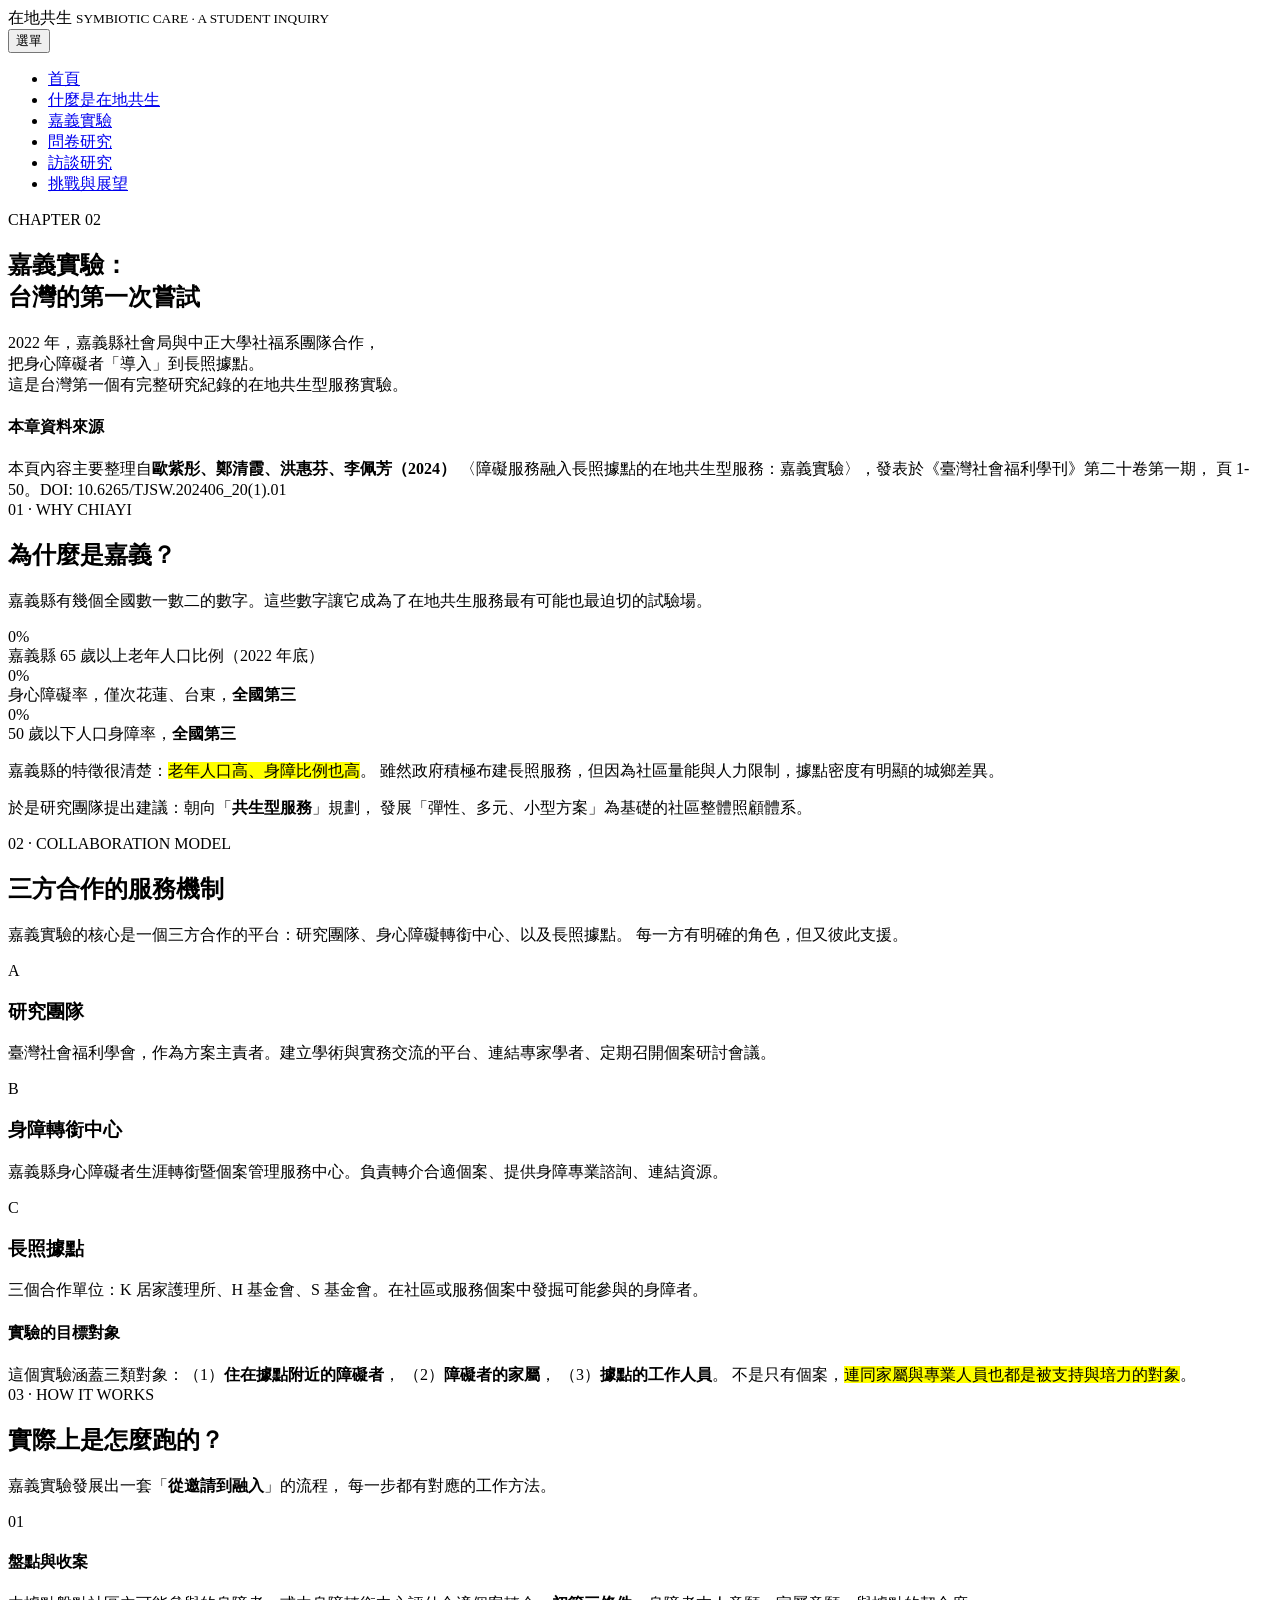
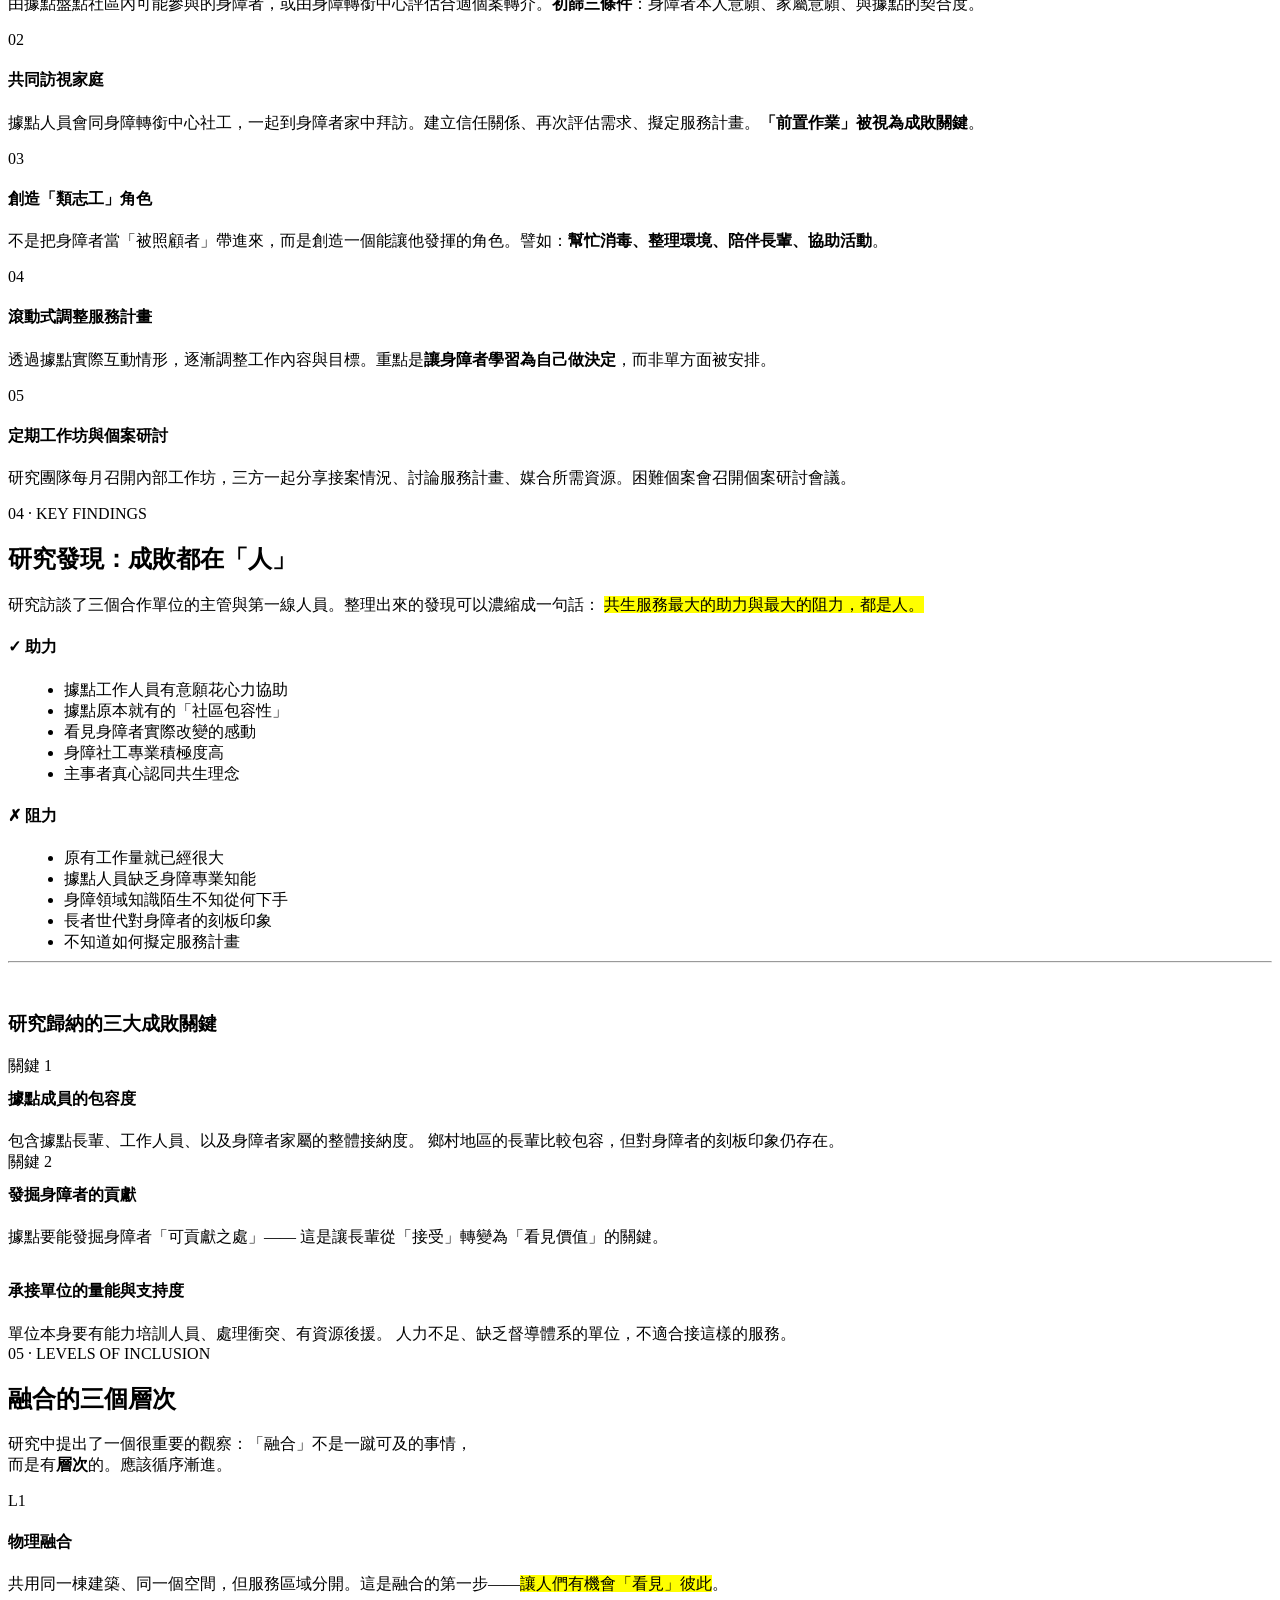
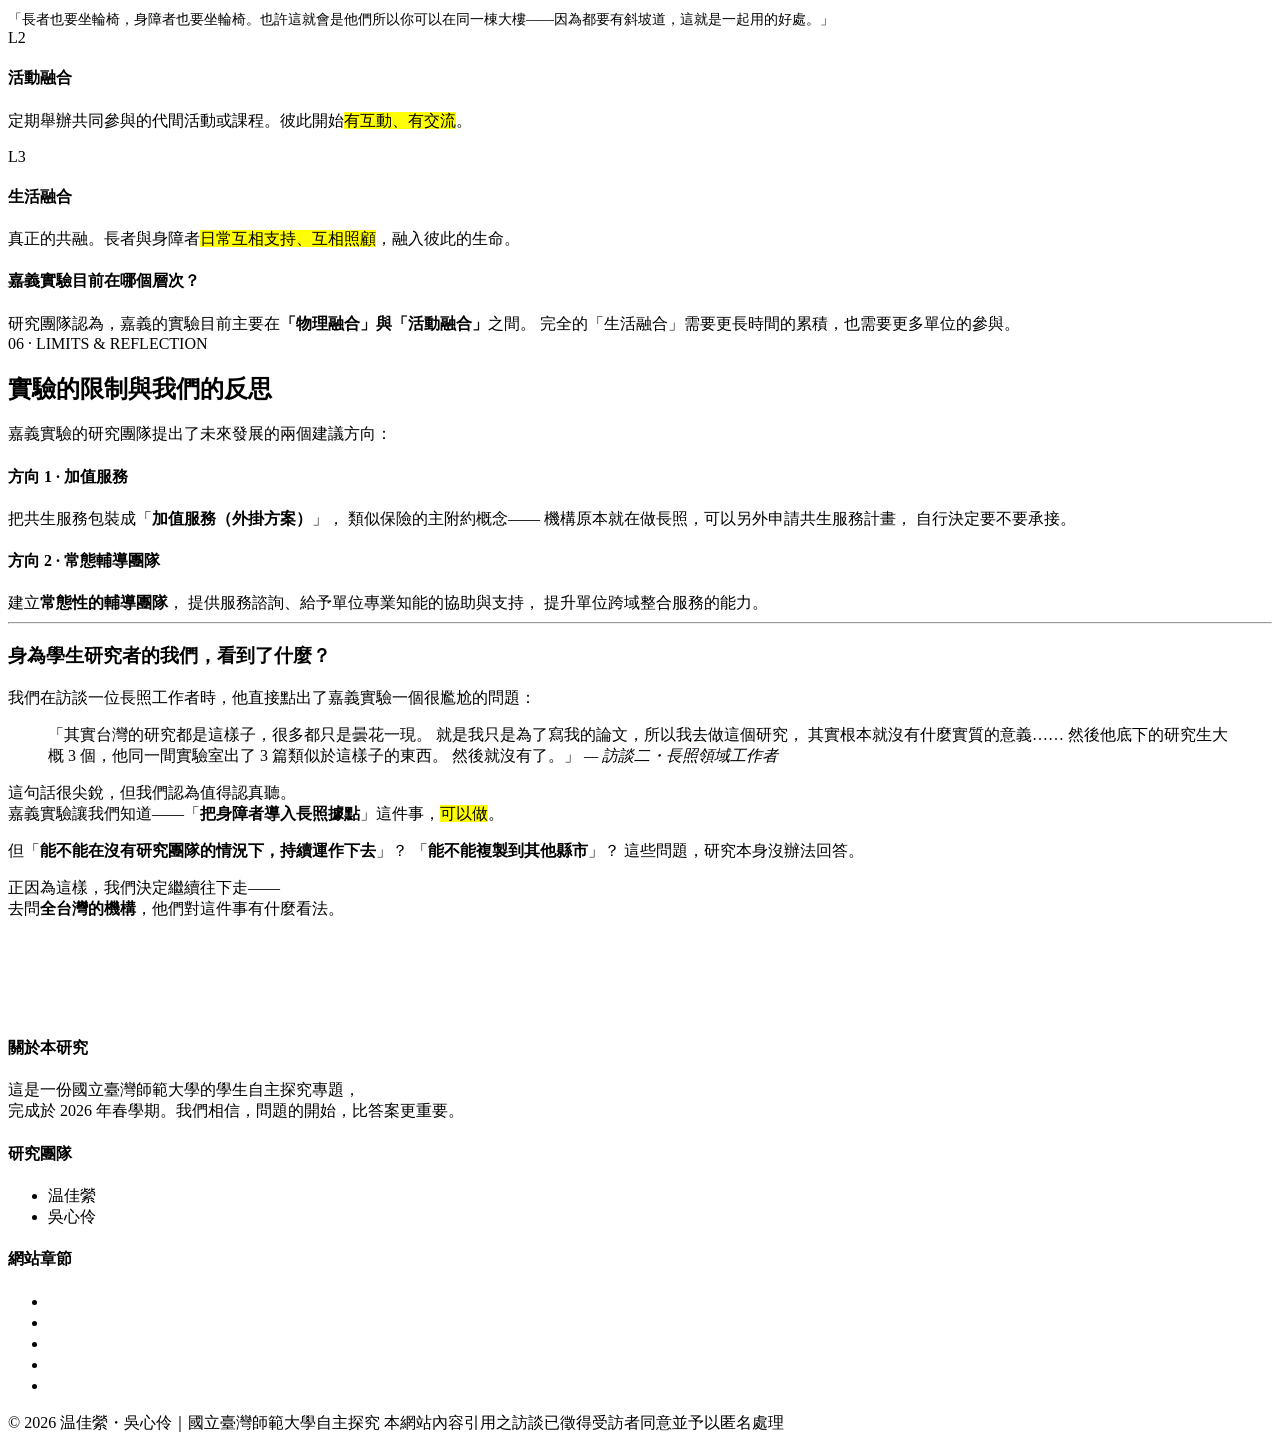
==== chiayi.html @ d2e7a670 "Add files via upload" ====
<!DOCTYPE html>
<html lang="zh-Hant">
<head>
<meta charset="UTF-8" />
<meta name="viewport" content="width=device-width, initial-scale=1.0" />
<title>嘉義實驗｜台灣第一次嘗試｜在地共生型服務研究</title>
<meta name="description" content="2022 年嘉義縣將身心障礙服務融入長照據點的實驗紀錄。執行流程、助力阻力、收穫與限制。" />
<link rel="preconnect" href="https://fonts.googleapis.com">
<link rel="preconnect" href="https://fonts.gstatic.com" crossorigin>
<link href="https://fonts.googleapis.com/css2?family=Cormorant+Garamond:wght@400;500;600&family=Noto+Sans+TC:wght@400;500;600;700&family=Noto+Serif+TC:wght@400;500;600;700&display=swap" rel="stylesheet">
<link rel="stylesheet" href="css/style.css">
</head>
<body>

<!-- 導覽列 -->
<nav class="nav">
  <div class="nav-inner">
    <div class="nav-brand">
      在地共生
      <small>SYMBIOTIC CARE · A STUDENT INQUIRY</small>
    </div>
    <button class="nav-toggle">選單</button>
    <ul class="nav-links">
      <li><a href="index.html">首頁</a></li>
      <li><a href="concept.html">什麼是在地共生</a></li>
      <li><a href="chiayi.html">嘉義實驗</a></li>
      <li><a href="survey.html">問卷研究</a></li>
      <li><a href="interview.html">訪談研究</a></li>
      <li><a href="future.html">挑戰與展望</a></li>
    </ul>
  </div>
</nav>

<!-- Hero -->
<section class="hero">
  <div class="container">
    <div class="hero-eyebrow fade-in">CHAPTER 02</div>
    <h1 class="fade-in delay-1">嘉義實驗：<br>台灣的第一次嘗試</h1>
    <p class="hero-sub fade-in delay-2">
      2022 年，嘉義縣社會局與中正大學社福系團隊合作，<br>
      把身心障礙者「導入」到長照據點。<br>
      這是台灣第一個有完整研究紀錄的在地共生型服務實驗。
    </p>
  </div>
</section>

<!-- 來源說明 -->
<section class="section" style="padding-top:0;">
  <div class="container-narrow">
    <div class="callout reveal">
      <h4>本章資料來源</h4>
      <p style="margin-bottom:0;">
        本頁內容主要整理自<strong>歐紫彤、鄭清霞、洪惠芬、李佩芳（2024）</strong>
        〈障礙服務融入長照據點的在地共生型服務：嘉義實驗〉，發表於《臺灣社會福利學刊》第二十卷第一期，
        頁 1-50。DOI: 10.6265/TJSW.202406_20(1).01
      </p>
    </div>
  </div>
</section>

<!-- 背景 -->
<section class="section">
  <div class="container-narrow">
    <div class="reveal">
      <div class="section-eyebrow">01 · WHY CHIAYI</div>
      <h2>為什麼是嘉義？</h2>
      <p class="lead">
        嘉義縣有幾個全國數一數二的數字。這些數字讓它成為了在地共生服務最有可能也最迫切的試驗場。
      </p>

      <div class="stats-grid">
        <div class="stat-block">
          <span class="num" data-count="21.69">0</span><span class="unit">%</span>
          <div class="desc">嘉義縣 65 歲以上老年人口比例（2022 年底）</div>
        </div>
        <div class="stat-block">
          <span class="num" data-count="7.72">0</span><span class="unit">%</span>
          <div class="desc">身心障礙率，僅次花蓮、台東，<strong>全國第三</strong></div>
        </div>
        <div class="stat-block">
          <span class="num" data-count="3.09">0</span><span class="unit">%</span>
          <div class="desc">50 歲以下人口身障率，<strong>全國第三</strong></div>
        </div>
      </div>

      <p>
        嘉義縣的特徵很清楚：<mark>老年人口高、身障比例也高</mark>。
        雖然政府積極布建長照服務，但因為社區量能與人力限制，據點密度有明顯的城鄉差異。
      </p>

      <p>
        於是研究團隊提出建議：朝向「<strong>共生型服務</strong>」規劃，
        發展「彈性、多元、小型方案」為基礎的社區整體照顧體系。
      </p>
    </div>
  </div>
</section>

<!-- 02 三方合作 -->
<section class="section" id="model" style="background:var(--bg-alt);">
  <div class="container-narrow">
    <div class="reveal">
      <div class="section-eyebrow">02 · COLLABORATION MODEL</div>
      <h2>三方合作的服務機制</h2>
      <p class="lead">
        嘉義實驗的核心是一個三方合作的平台：研究團隊、身心障礙轉銜中心、以及長照據點。
        每一方有明確的角色，但又彼此支援。
      </p>

      <div class="card-grid">
        <div class="card">
          <div class="icon-circle">A</div>
          <h3>研究團隊</h3>
          <p>臺灣社會福利學會，作為方案主責者。建立學術與實務交流的平台、連結專家學者、定期召開個案研討會議。</p>
        </div>
        <div class="card">
          <div class="icon-circle accent">B</div>
          <h3>身障轉銜中心</h3>
          <p>嘉義縣身心障礙者生涯轉銜暨個案管理服務中心。負責轉介合適個案、提供身障專業諮詢、連結資源。</p>
        </div>
        <div class="card">
          <div class="icon-circle">C</div>
          <h3>長照據點</h3>
          <p>三個合作單位：K 居家護理所、H 基金會、S 基金會。在社區或服務個案中發掘可能參與的身障者。</p>
        </div>
      </div>

      <div class="callout">
        <h4>實驗的目標對象</h4>
        <p style="margin-bottom:0;">
          這個實驗涵蓋三類對象：（1）<strong>住在據點附近的障礙者</strong>，
          （2）<strong>障礙者的家屬</strong>，
          （3）<strong>據點的工作人員</strong>。
          不是只有個案，<mark>連同家屬與專業人員也都是被支持與培力的對象</mark>。
        </p>
      </div>
    </div>
  </div>
</section>

<!-- 03 執行流程 -->
<section class="section" id="process">
  <div class="container-narrow">
    <div class="reveal">
      <div class="section-eyebrow">03 · HOW IT WORKS</div>
      <h2>實際上是怎麼跑的？</h2>
      <p>
        嘉義實驗發展出一套「<strong>從邀請到融入</strong>」的流程，
        每一步都有對應的工作方法。
      </p>

      <div class="steps">
        <div class="step reveal">
          <div class="step-num">01</div>
          <div>
            <h4>盤點與收案</h4>
            <p>由據點盤點社區內可能參與的身障者，或由身障轉銜中心評估合適個案轉介。<strong>初篩三條件</strong>：身障者本人意願、家屬意願、與據點的契合度。</p>
          </div>
        </div>

        <div class="step reveal">
          <div class="step-num">02</div>
          <div>
            <h4>共同訪視家庭</h4>
            <p>據點人員會同身障轉銜中心社工，一起到身障者家中拜訪。建立信任關係、再次評估需求、擬定服務計畫。<strong>「前置作業」被視為成敗關鍵</strong>。</p>
          </div>
        </div>

        <div class="step reveal">
          <div class="step-num">03</div>
          <div>
            <h4>創造「類志工」角色</h4>
            <p>不是把身障者當「被照顧者」帶進來，而是創造一個能讓他發揮的角色。譬如：<strong>幫忙消毒、整理環境、陪伴長輩、協助活動</strong>。</p>
          </div>
        </div>

        <div class="step reveal">
          <div class="step-num">04</div>
          <div>
            <h4>滾動式調整服務計畫</h4>
            <p>透過據點實際互動情形，逐漸調整工作內容與目標。重點是<strong>讓身障者學習為自己做決定</strong>，而非單方面被安排。</p>
          </div>
        </div>

        <div class="step reveal">
          <div class="step-num">05</div>
          <div>
            <h4>定期工作坊與個案研討</h4>
            <p>研究團隊每月召開內部工作坊，三方一起分享接案情況、討論服務計畫、媒合所需資源。困難個案會召開個案研討會議。</p>
          </div>
        </div>
      </div>
    </div>
  </div>
</section>

<!-- 04 助力與阻力 -->
<section class="section" id="findings" style="background:var(--bg-alt);">
  <div class="container-narrow">
    <div class="reveal">
      <div class="section-eyebrow">04 · KEY FINDINGS</div>
      <h2>研究發現：成敗都在「人」</h2>

      <p class="lead">
        研究訪談了三個合作單位的主管與第一線人員。整理出來的發現可以濃縮成一句話：
        <mark>共生服務最大的助力與最大的阻力，都是人。</mark>
      </p>

      <div class="compare">
        <div>
          <h4 style="color:var(--primary);">✓ 助力</h4>
          <ul style="margin:0 0 0 16px;">
            <li>據點工作人員有意願花心力協助</li>
            <li>據點原本就有的「社區包容性」</li>
            <li>看見身障者實際改變的感動</li>
            <li>身障社工專業積極度高</li>
            <li>主事者真心認同共生理念</li>
          </ul>
        </div>
        <div>
          <h4 style="color:var(--accent);">✗ 阻力</h4>
          <ul style="margin:0 0 0 16px;">
            <li>原有工作量就已經很大</li>
            <li>據點人員缺乏身障專業知能</li>
            <li>身障領域知識陌生不知從何下手</li>
            <li>長者世代對身障者的刻板印象</li>
            <li>不知道如何擬定服務計畫</li>
          </ul>
        </div>
      </div>
    </div>

    <hr class="divider ornament">

    <!-- 三大成敗關鍵 -->
    <div class="reveal" style="margin-top:48px;">
      <h3>研究歸納的三大成敗關鍵</h3>

      <div class="card-grid">
        <div class="card">
          <span class="tag primary">關鍵 1</span>
          <h4 style="margin-top:12px;">據點成員的包容度</h4>
          <p style="margin-bottom:0;">
            包含據點長輩、工作人員、以及身障者家屬的整體接納度。
            鄉村地區的長輩比較包容，但對身障者的刻板印象仍存在。
          </p>
        </div>

        <div class="card">
          <span class="tag accent">關鍵 2</span>
          <h4 style="margin-top:12px;">發掘身障者的貢獻</h4>
          <p style="margin-bottom:0;">
            據點要能發掘身障者「可貢獻之處」——
            這是讓長輩從「接受」轉變為「看見價值」的關鍵。
          </p>
        </div>

        <div class="card">
          <span class="tag" style="background:var(--indigo);color:#fff;">關鍵 3</span>
          <h4 style="margin-top:12px;">承接單位的量能與支持度</h4>
          <p style="margin-bottom:0;">
            單位本身要有能力培訓人員、處理衝突、有資源後援。
            人力不足、缺乏督導體系的單位，不適合接這樣的服務。
          </p>
        </div>
      </div>
    </div>
  </div>
</section>

<!-- 05 共融三層次 -->
<section class="section">
  <div class="container-narrow">
    <div class="reveal">
      <div class="section-eyebrow">05 · LEVELS OF INCLUSION</div>
      <h2>融合的三個層次</h2>
      <p class="lead">
        研究中提出了一個很重要的觀察：「融合」不是一蹴可及的事情，<br>
        而是有<strong>層次</strong>的。應該循序漸進。
      </p>

      <div class="steps">
        <div class="step reveal">
          <div class="step-num">L1</div>
          <div>
            <h4>物理融合</h4>
            <p>共用同一棟建築、同一個空間，但服務區域分開。這是融合的第一步——<mark>讓人們有機會「看見」彼此</mark>。</p>
            <p style="font-size:14px;color:var(--ink-light);margin-bottom:0;">
              「長者也要坐輪椅，身障者也要坐輪椅。也許這就會是他們所以你可以在同一棟大樓——因為都要有斜坡道，這就是一起用的好處。」
            </p>
          </div>
        </div>

        <div class="step reveal">
          <div class="step-num">L2</div>
          <div>
            <h4>活動融合</h4>
            <p>定期舉辦共同參與的代間活動或課程。彼此開始<mark>有互動、有交流</mark>。</p>
          </div>
        </div>

        <div class="step reveal">
          <div class="step-num">L3</div>
          <div>
            <h4>生活融合</h4>
            <p>真正的共融。長者與身障者<mark>日常互相支持、互相照顧</mark>，融入彼此的生命。</p>
          </div>
        </div>
      </div>

      <div class="callout">
        <h4>嘉義實驗目前在哪個層次？</h4>
        <p style="margin-bottom:0;">
          研究團隊認為，嘉義的實驗目前主要在<strong>「物理融合」與「活動融合」</strong>之間。
          完全的「生活融合」需要更長時間的累積，也需要更多單位的參與。
        </p>
      </div>
    </div>
  </div>
</section>

<!-- 06 限制與反思 -->
<section class="section" id="limits" style="background:var(--bg-alt);">
  <div class="container-narrow">
    <div class="reveal">
      <div class="section-eyebrow">06 · LIMITS & REFLECTION</div>
      <h2>實驗的限制與我們的反思</h2>

      <p class="lead">
        嘉義實驗的研究團隊提出了未來發展的兩個建議方向：
      </p>

      <div class="two-col">
        <div class="card">
          <h4>方向 1 · 加值服務</h4>
          <p style="margin-bottom:0;">
            把共生服務包裝成「<strong>加值服務（外掛方案）</strong>」，
            類似保險的主附約概念——
            機構原本就在做長照，可以另外申請共生服務計畫，
            自行決定要不要承接。
          </p>
        </div>
        <div class="card">
          <h4>方向 2 · 常態輔導團隊</h4>
          <p style="margin-bottom:0;">
            建立<strong>常態性的輔導團隊</strong>，
            提供服務諮詢、給予單位專業知能的協助與支持，
            提升單位跨域整合服務的能力。
          </p>
        </div>
      </div>

      <hr class="divider ornament">

      <h3>身為學生研究者的我們，看到了什麼？</h3>

      <p>
        我們在訪談一位長照工作者時，他直接點出了嘉義實驗一個很尷尬的問題：
      </p>

      <blockquote>
        「其實台灣的研究都是這樣子，很多都只是曇花一現。
        就是我只是為了寫我的論文，所以我去做這個研究，
        其實根本就沒有什麼實質的意義……
        然後他底下的研究生大概 3 個，他同一間實驗室出了 3 篇類似於這樣子的東西。
        然後就沒有了。」
        <cite>— 訪談二・長照領域工作者</cite>
      </blockquote>

      <p>
        這句話很尖銳，但我們認為值得認真聽。<br>
        嘉義實驗讓我們知道——「<strong>把身障者導入長照據點</strong>」這件事，<mark>可以做</mark>。
      </p>
      <p>
        但「<strong>能不能在沒有研究團隊的情況下，持續運作下去</strong>」？
        「<strong>能不能複製到其他縣市</strong>」？
        這些問題，研究本身沒辦法回答。
      </p>

      <p>
        正因為這樣，我們決定繼續往下走——<br>
        去問<strong>全台灣的機構</strong>，他們對這件事有什麼看法。
      </p>

      <p style="text-align:center;margin-top:48px;">
        <a href="survey.html" style="display:inline-block;padding:14px 32px;background:var(--primary);color:#fff;border-radius:4px;font-weight:600;">
          下一章：問卷研究 →
        </a>
      </p>
    </div>
  </div>
</section>

<!-- Footer -->
<footer class="footer">
  <div class="footer-inner">
    <div class="footer-grid">
      <div>
        <h4>關於本研究</h4>
        <p>
          這是一份國立臺灣師範大學的學生自主探究專題，<br>
          完成於 2026 年春學期。我們相信，問題的開始，比答案更重要。
        </p>
      </div>
      <div>
        <h4>研究團隊</h4>
        <ul>
          <li>温佳縈</li>
          <li>吳心伶</li>
        </ul>
      </div>
      <div>
        <h4>網站章節</h4>
        <ul>
          <li><a href="concept.html" style="color:rgba(255,255,255,0.7);">什麼是在地共生</a></li>
          <li><a href="chiayi.html" style="color:rgba(255,255,255,0.7);">嘉義實驗</a></li>
          <li><a href="survey.html" style="color:rgba(255,255,255,0.7);">問卷研究</a></li>
          <li><a href="interview.html" style="color:rgba(255,255,255,0.7);">訪談研究</a></li>
          <li><a href="future.html" style="color:rgba(255,255,255,0.7);">挑戰與展望</a></li>
        </ul>
      </div>
    </div>
    <div class="footer-bottom">
      <span>© 2026 温佳縈・吳心伶｜國立臺灣師範大學自主探究</span>
      <span>本網站內容引用之訪談已徵得受訪者同意並予以匿名處理</span>
    </div>
  </div>
</footer>

<script src="js/main.js"></script>
</body>
</html>
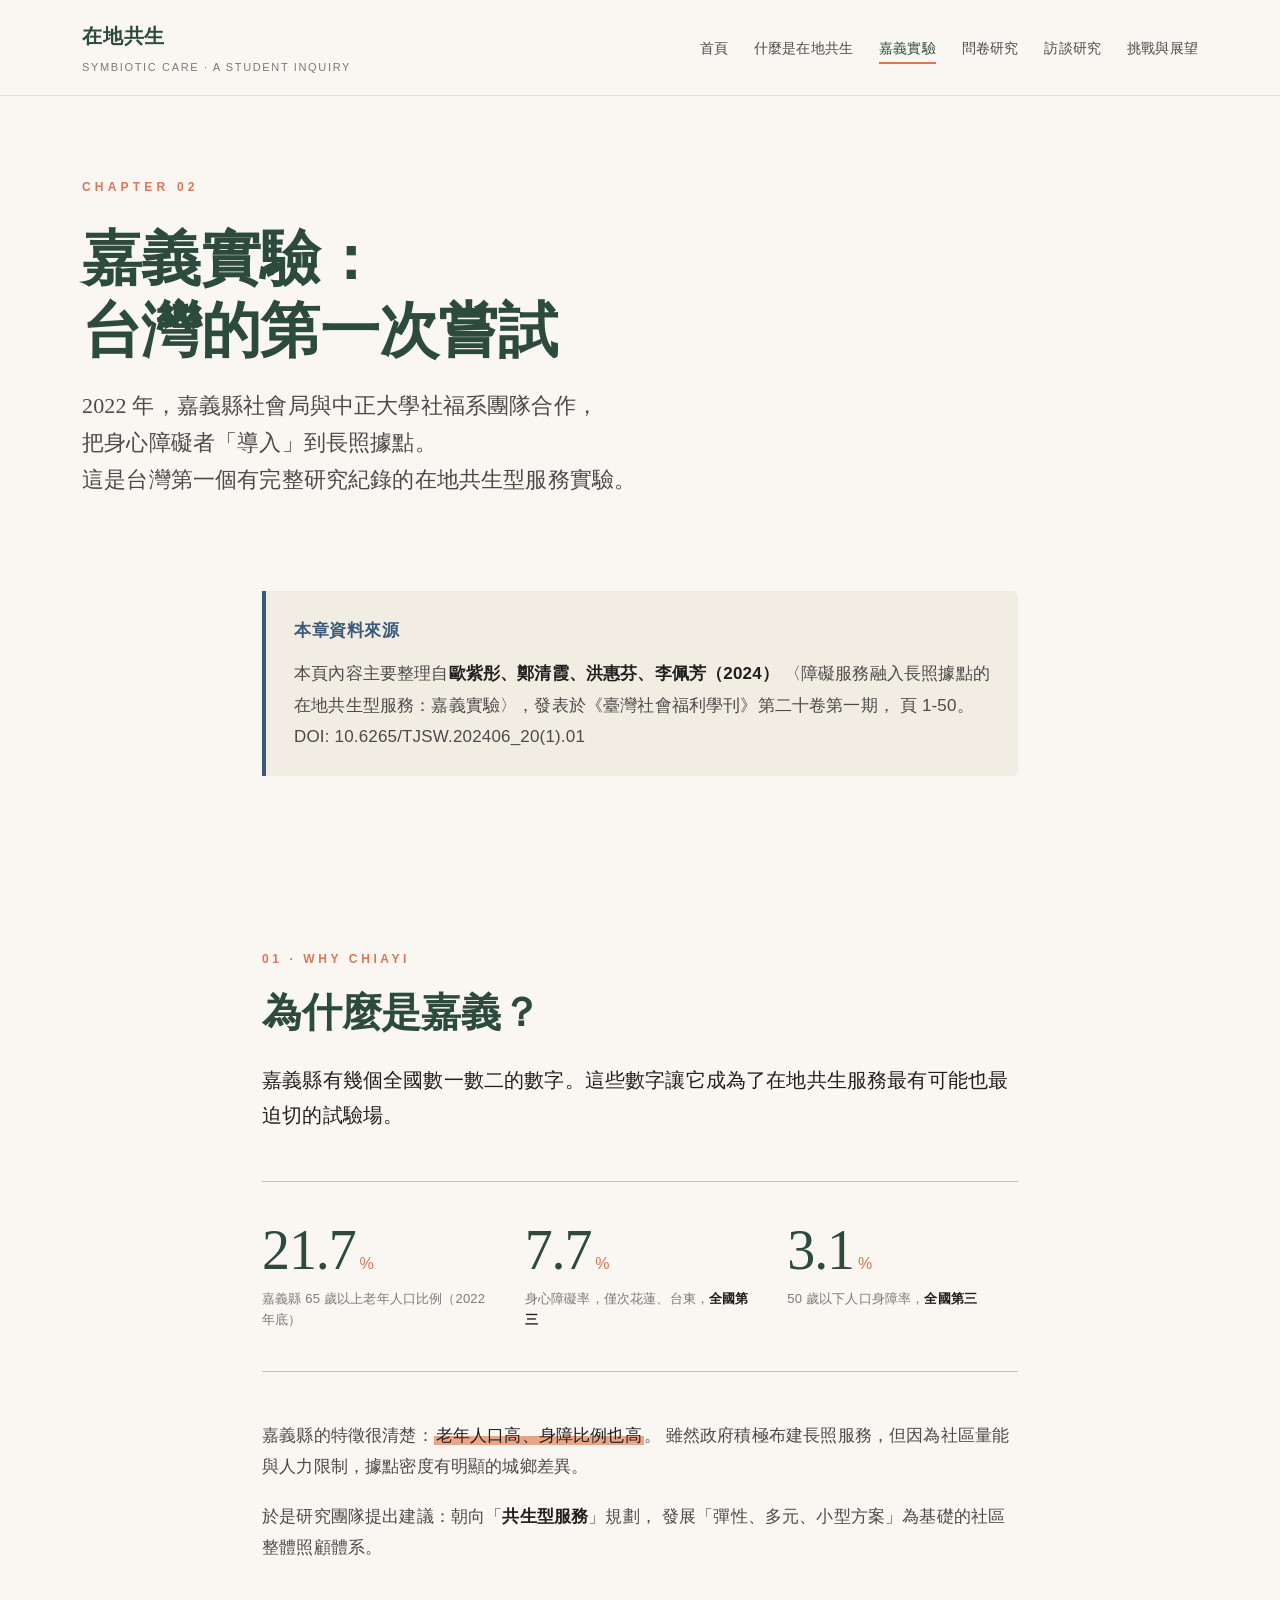
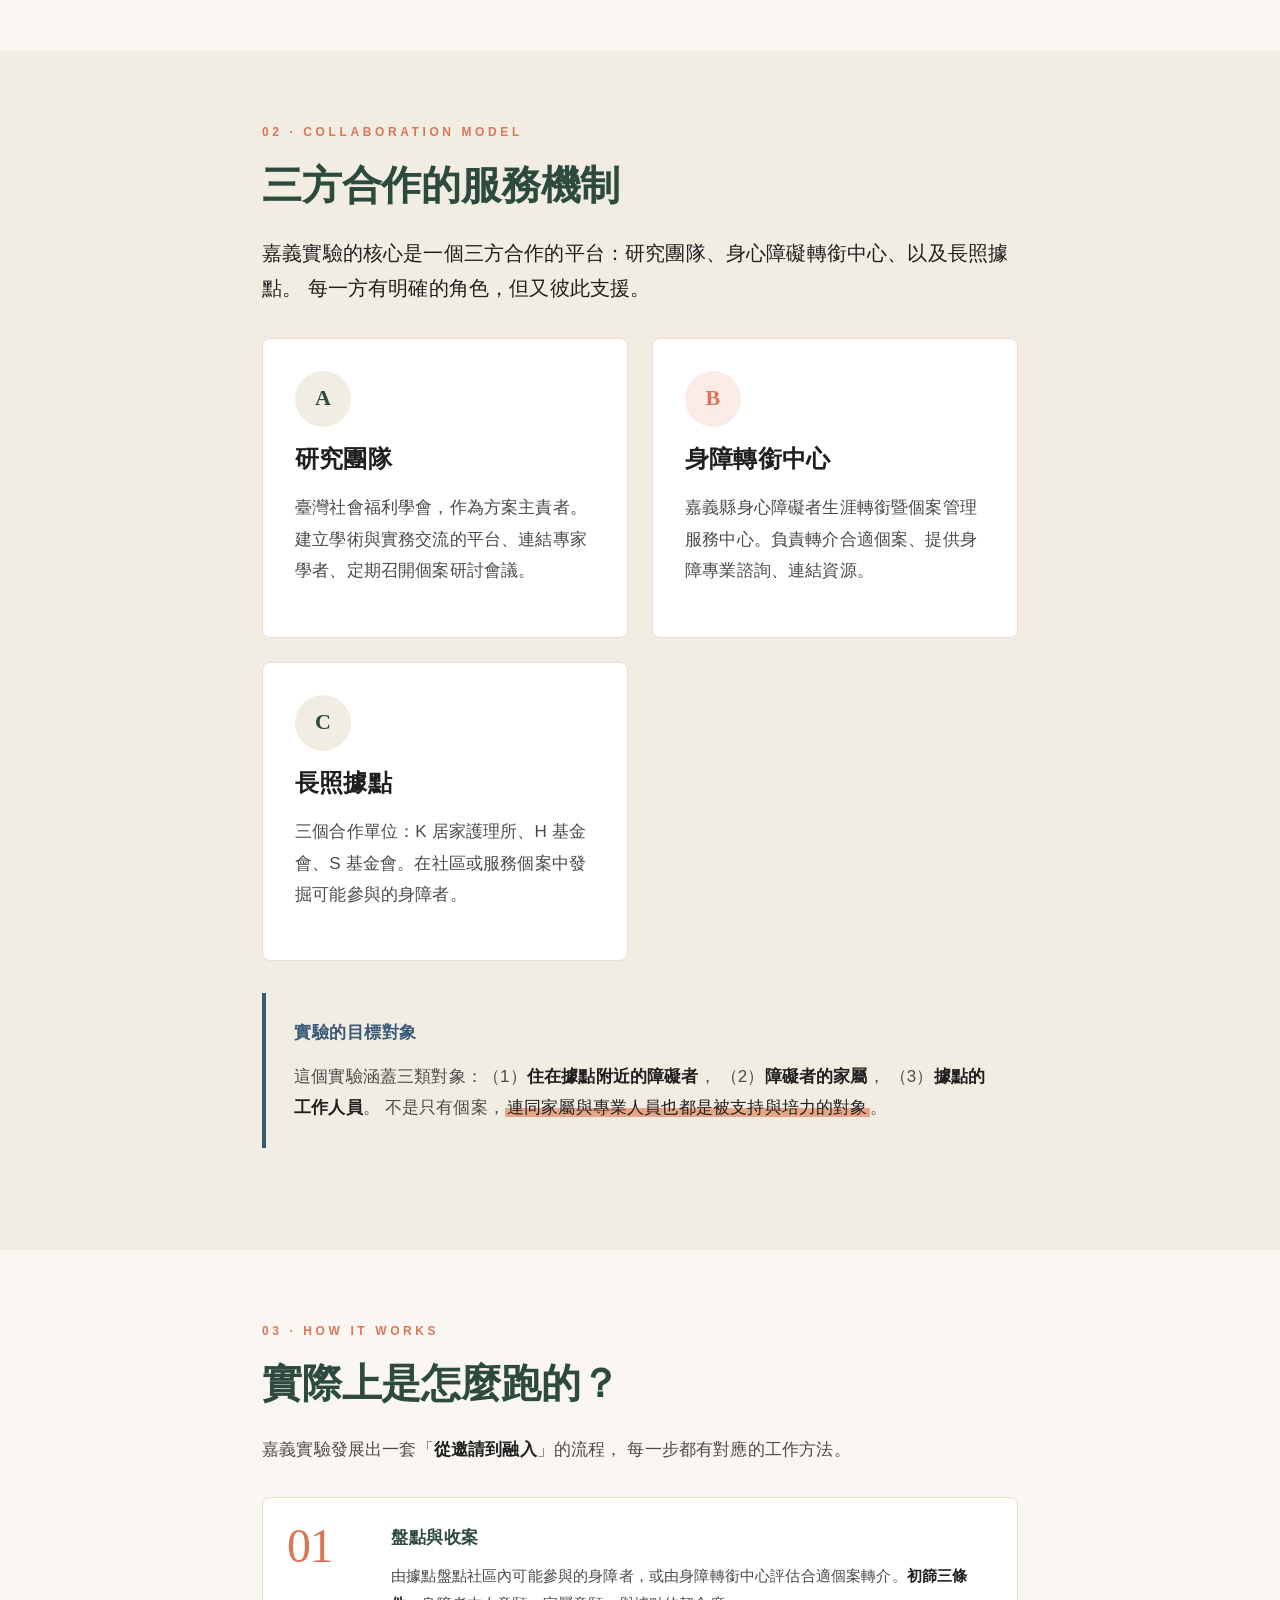
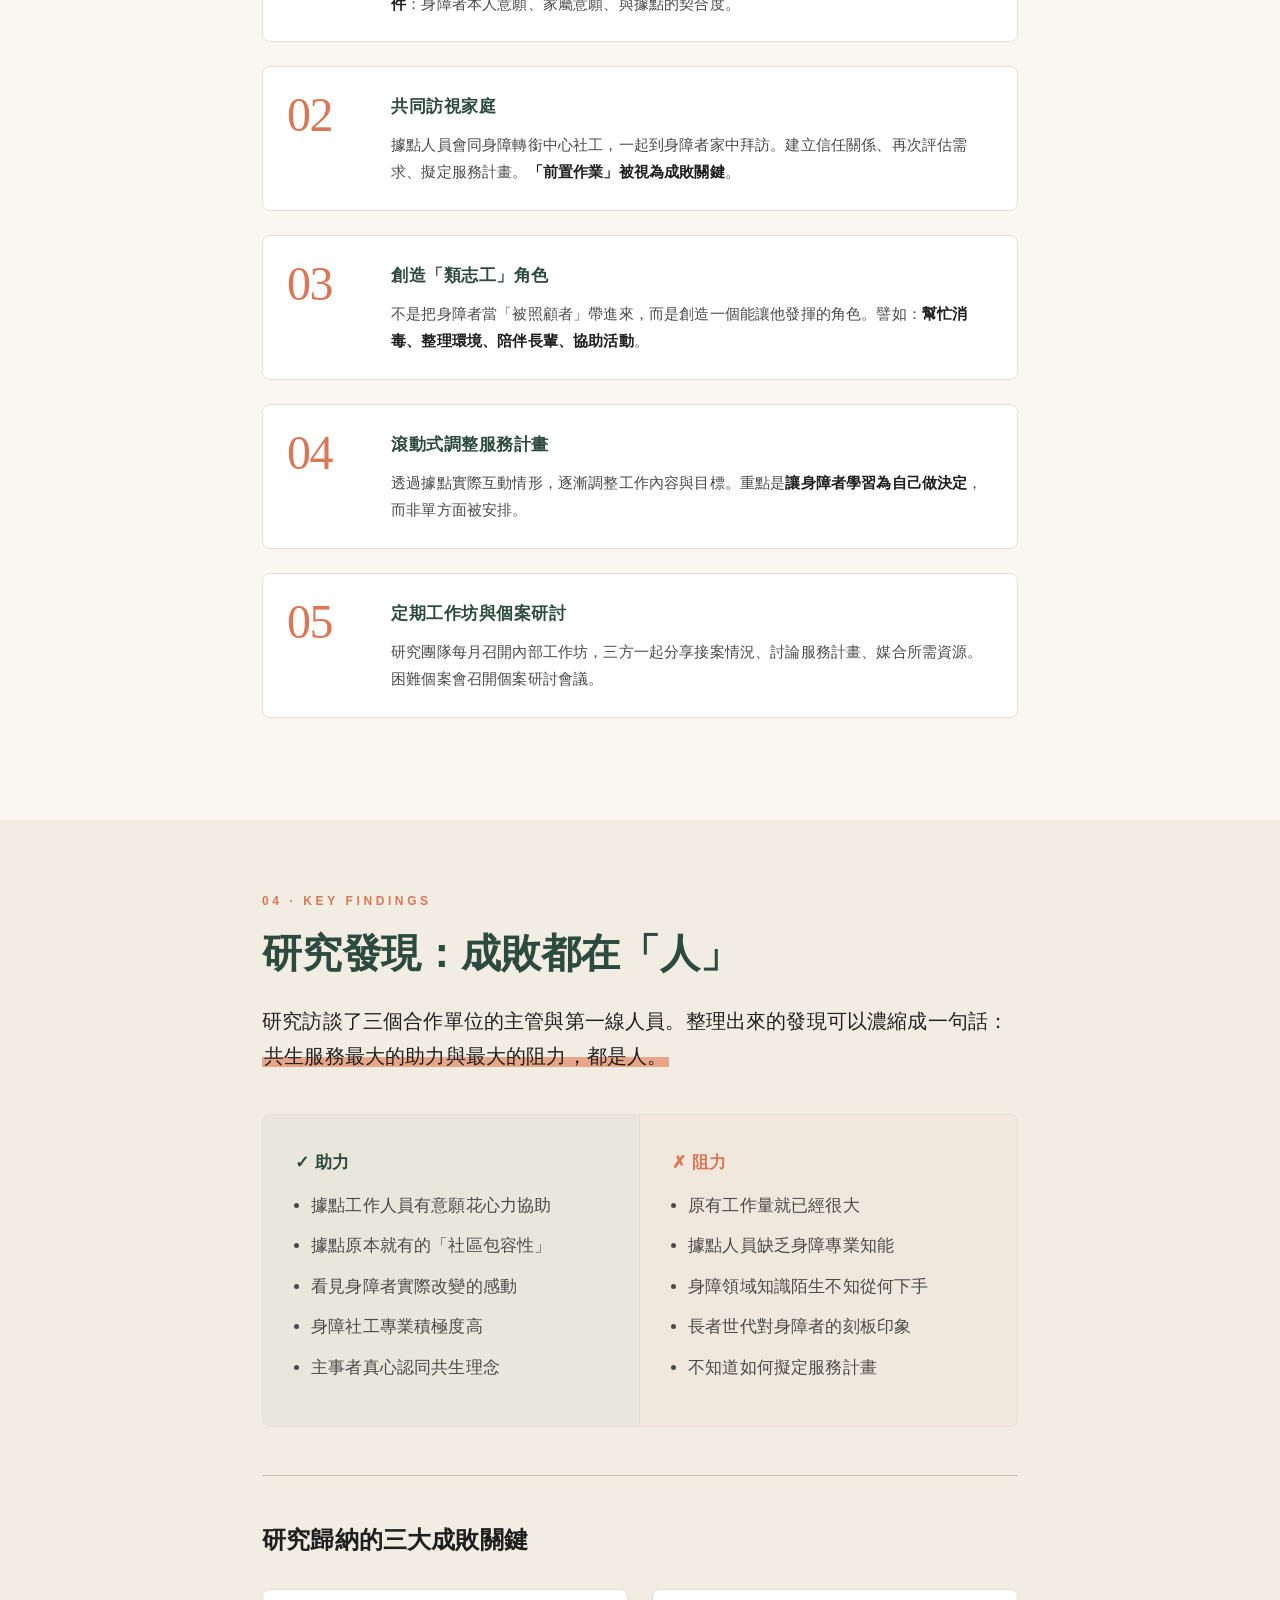
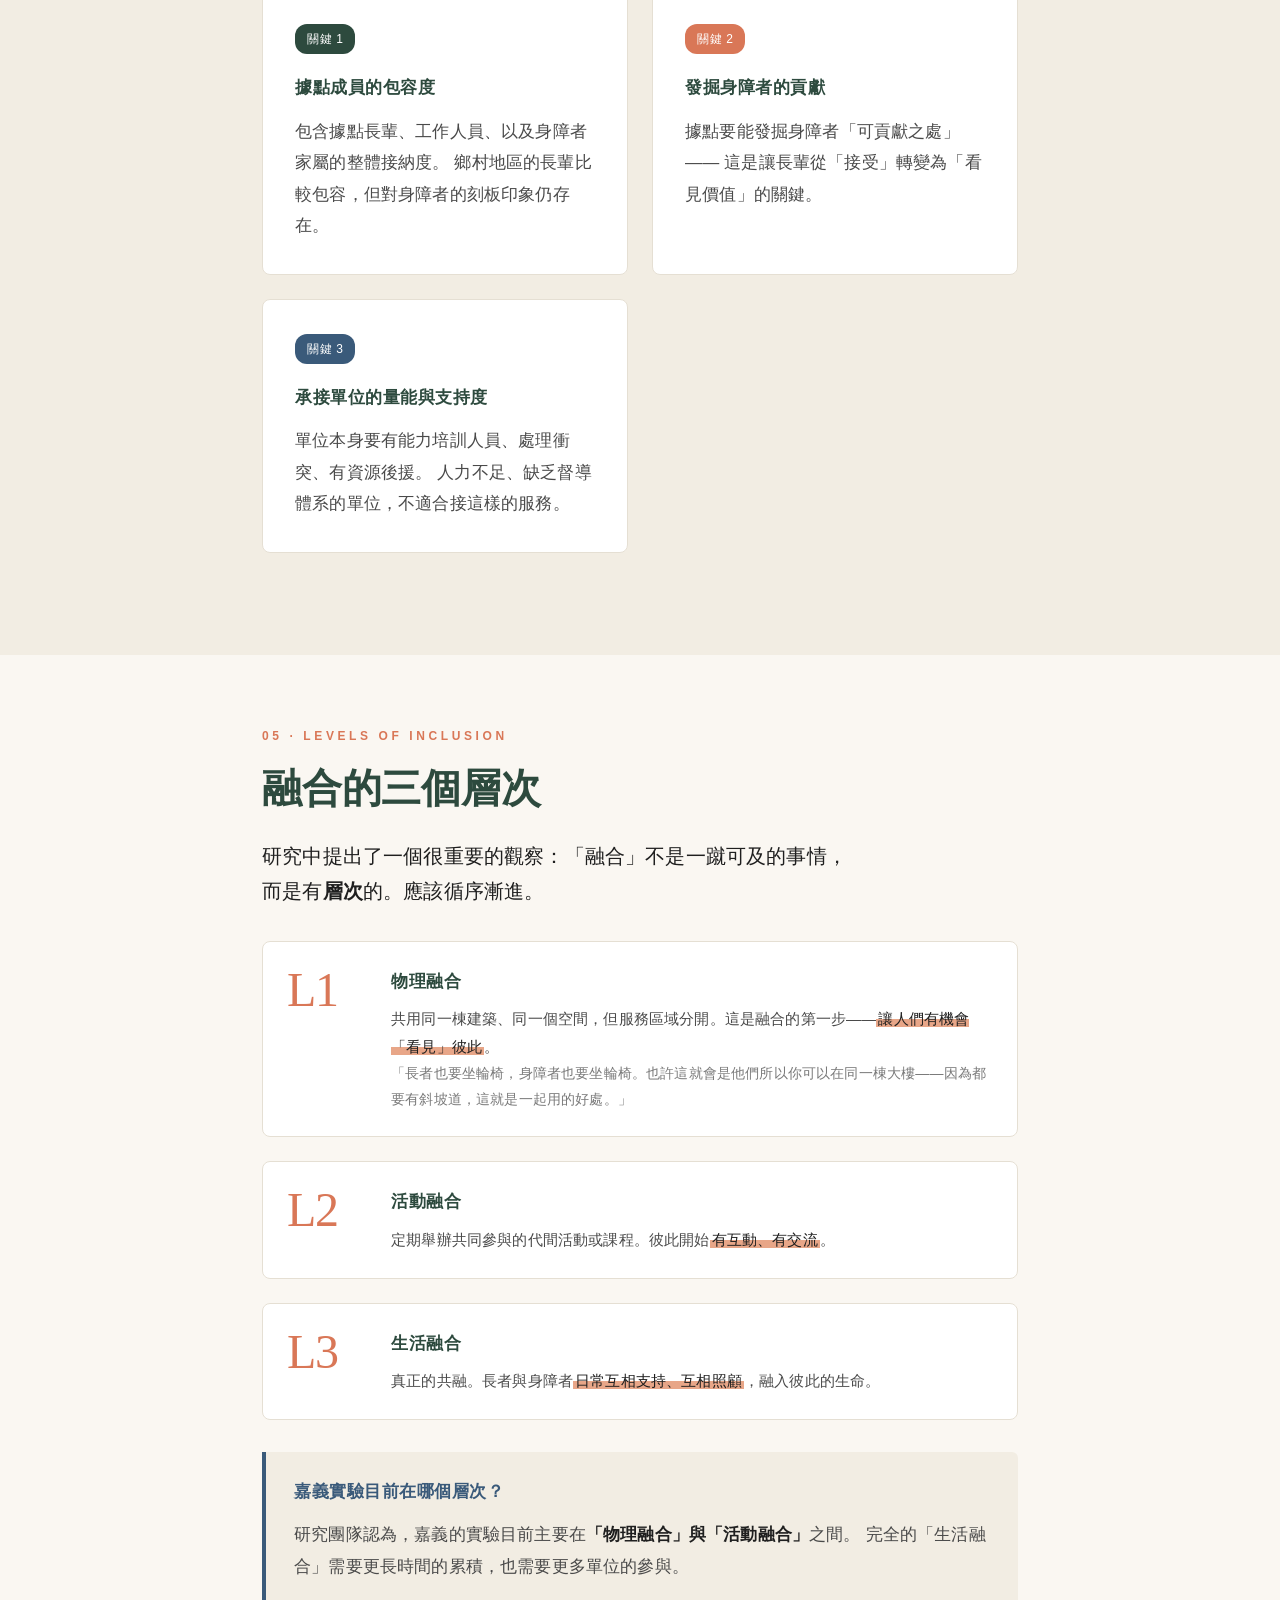
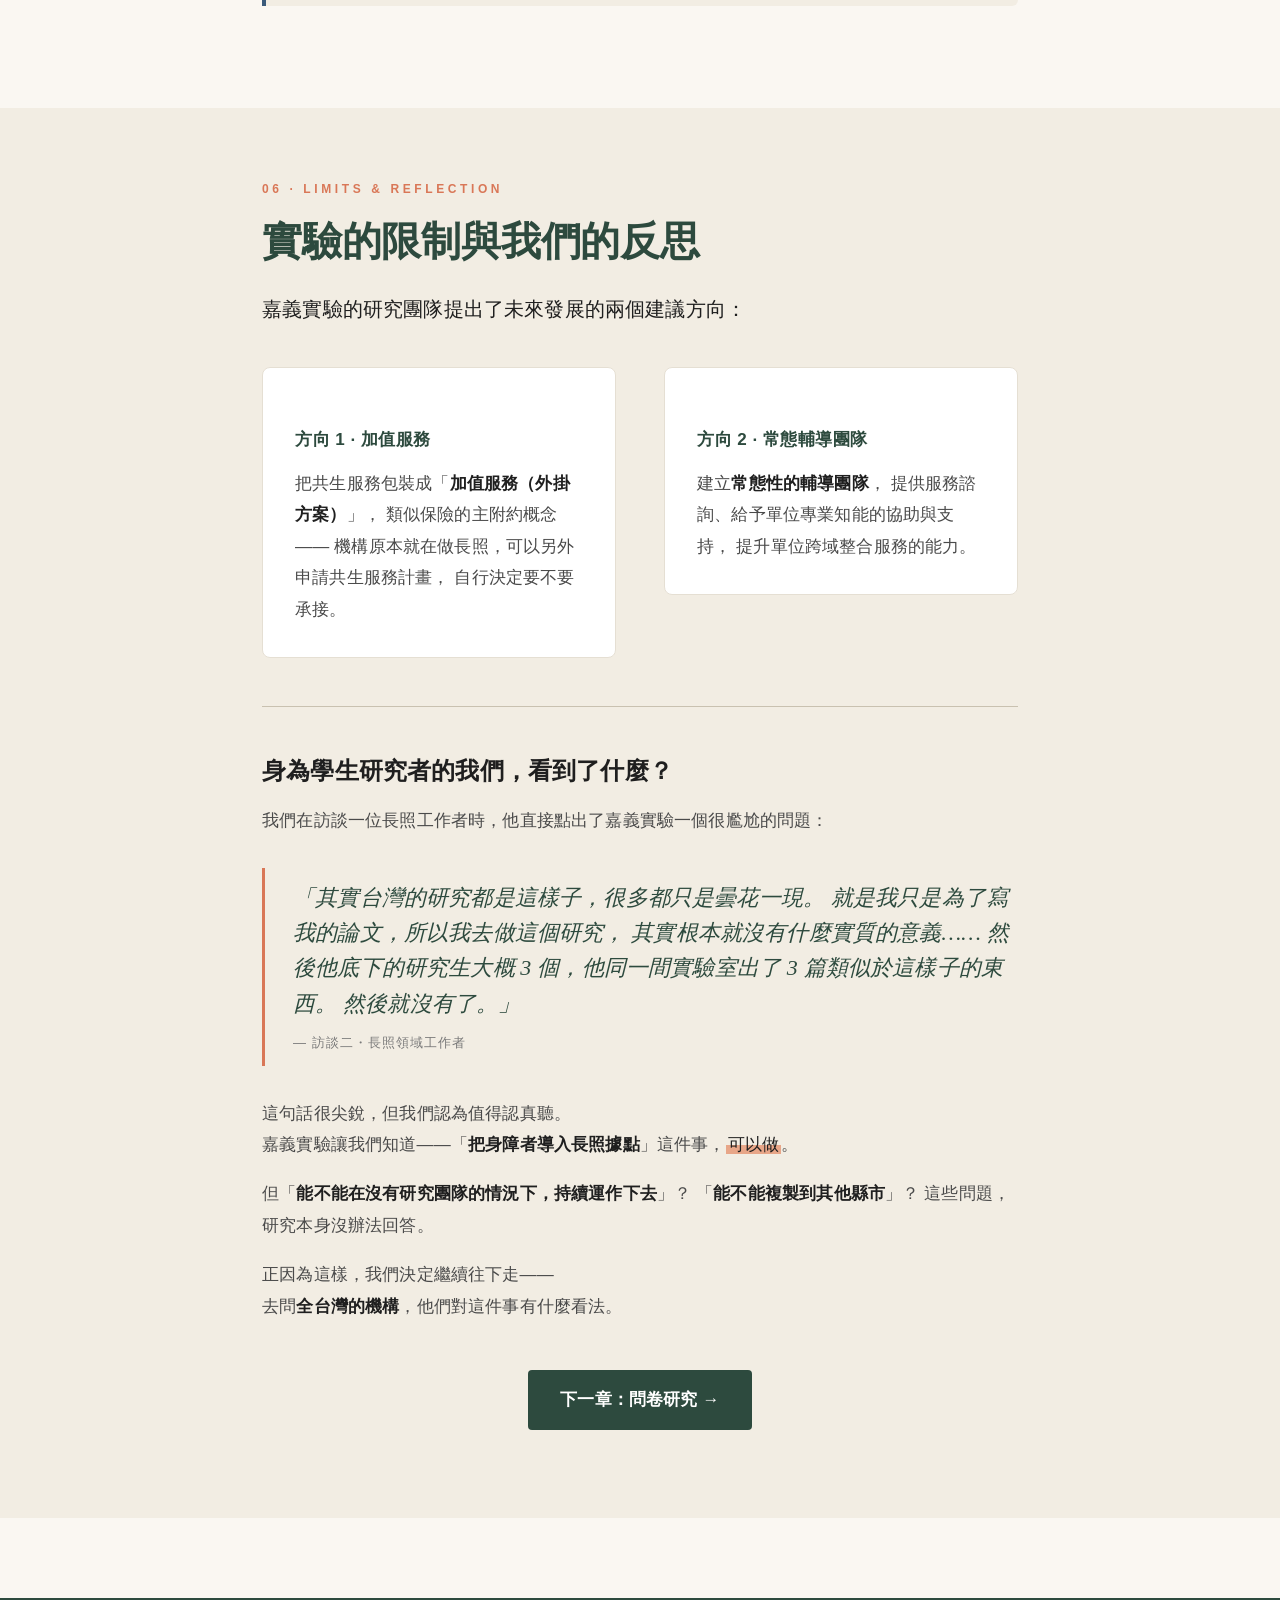
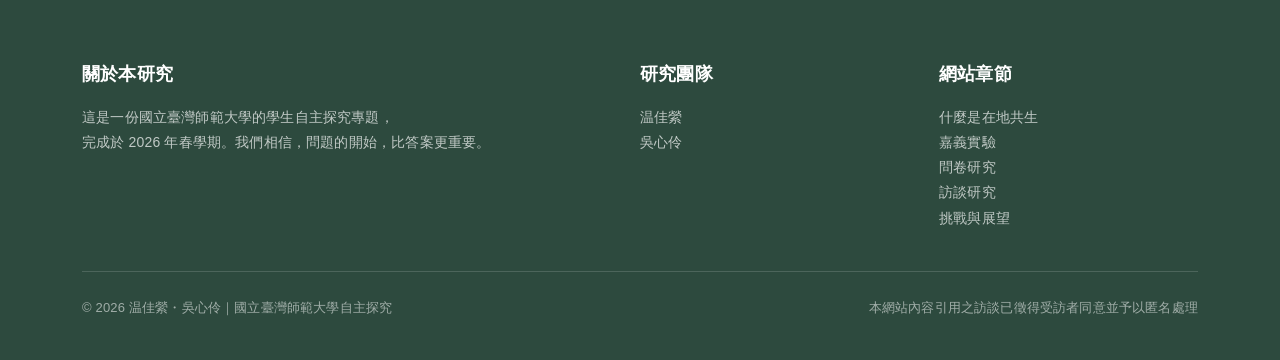
==== commit 489bfd00: "Add files via upload" ====
--- a/chiayi.html
+++ b/chiayi.html
@@ -8,7 +8,903 @@
 <link rel="preconnect" href="https://fonts.googleapis.com">
 <link rel="preconnect" href="https://fonts.gstatic.com" crossorigin>
 <link href="https://fonts.googleapis.com/css2?family=Cormorant+Garamond:wght@400;500;600&family=Noto+Sans+TC:wght@400;500;600;700&family=Noto+Serif+TC:wght@400;500;600;700&display=swap" rel="stylesheet">
-<link rel="stylesheet" href="css/style.css">
+<style>
+/* ============================================
+   在地共生型服務專題網站 - 全站樣式
+   ============================================ */
+
+/* ----- CSS 變數 ----- */
+:root {
+  --bg: #FAF7F2;
+  --bg-alt: #F2EDE3;
+  --bg-card: #FFFFFF;
+  --ink: #1F1F1F;
+  --ink-soft: #4A4A4A;
+  --ink-light: #7A7A7A;
+  --primary: #2D4A3E;        /* 深墨綠 */
+  --primary-light: #4A6B5C;
+  --accent: #D97757;          /* 暖橘 */
+  --accent-soft: #E8A688;
+  --indigo: #3A5A7A;          /* 靛藍 */
+  --border: #E5DFD3;
+  --rule: #C9C1B0;
+
+  --font-serif: "Noto Serif TC", "Source Han Serif TC", "PingFang TC", "Songti TC", serif;
+  --font-sans: "Noto Sans TC", "PingFang TC", "Microsoft JhengHei", sans-serif;
+  --font-num: "Cormorant Garamond", "Noto Serif TC", serif;
+
+  --maxw: 1180px;
+  --readw: 720px;
+}
+
+/* ----- Reset & Base ----- */
+* { box-sizing: border-box; margin: 0; padding: 0; }
+
+html { scroll-behavior: smooth; }
+
+body {
+  font-family: var(--font-sans);
+  font-size: 17px;
+  line-height: 1.85;
+  color: var(--ink);
+  background: var(--bg);
+  -webkit-font-smoothing: antialiased;
+  letter-spacing: 0.01em;
+}
+
+img { max-width: 100%; display: block; }
+a { color: var(--primary); text-decoration: none; transition: color .2s; }
+a:hover { color: var(--accent); }
+
+::selection { background: var(--accent); color: #fff; }
+
+/* ----- 導覽列 ----- */
+.nav {
+  position: sticky;
+  top: 0;
+  z-index: 100;
+  background: rgba(250, 247, 242, 0.92);
+  backdrop-filter: blur(12px);
+  -webkit-backdrop-filter: blur(12px);
+  border-bottom: 1px solid var(--border);
+}
+
+.nav-inner {
+  max-width: var(--maxw);
+  margin: 0 auto;
+  padding: 18px 32px;
+  display: flex;
+  align-items: center;
+  justify-content: space-between;
+  gap: 32px;
+}
+
+.nav-brand {
+  font-family: var(--font-serif);
+  font-size: 20px;
+  font-weight: 600;
+  color: var(--primary);
+  letter-spacing: 0.04em;
+  flex-shrink: 0;
+}
+
+.nav-brand small {
+  display: block;
+  font-family: var(--font-sans);
+  font-size: 11px;
+  font-weight: 400;
+  color: var(--ink-light);
+  letter-spacing: 0.15em;
+  margin-top: 2px;
+}
+
+.nav-links {
+  display: flex;
+  gap: 26px;
+  list-style: none;
+  flex-wrap: wrap;
+}
+
+.nav-links a {
+  font-size: 14px;
+  color: var(--ink-soft);
+  font-weight: 500;
+  padding: 6px 0;
+  border-bottom: 2px solid transparent;
+  transition: all .2s;
+}
+
+.nav-links a:hover,
+.nav-links a.active {
+  color: var(--primary);
+  border-bottom-color: var(--accent);
+}
+
+.nav-toggle {
+  display: none;
+  background: none;
+  border: 1px solid var(--border);
+  padding: 8px 14px;
+  font-size: 14px;
+  cursor: pointer;
+  color: var(--ink-soft);
+  border-radius: 4px;
+}
+
+@media (max-width: 880px) {
+  .nav-toggle { display: block; }
+  .nav-links {
+    display: none;
+    position: absolute;
+    top: 100%;
+    left: 0;
+    right: 0;
+    background: var(--bg);
+    padding: 24px 32px;
+    flex-direction: column;
+    gap: 18px;
+    border-bottom: 1px solid var(--border);
+  }
+  .nav-links.open { display: flex; }
+}
+
+/* ----- 通用容器 ----- */
+.container {
+  max-width: var(--maxw);
+  margin: 0 auto;
+  padding: 0 32px;
+}
+
+.container-narrow {
+  max-width: 820px;
+  margin: 0 auto;
+  padding: 0 32px;
+}
+
+@media (max-width: 640px) {
+  .container, .container-narrow {
+    padding: 0 24px;
+  }
+}
+
+/* ----- Hero / 頁首區 ----- */
+.hero {
+  padding: 80px 0 60px;
+  position: relative;
+}
+
+.hero-eyebrow {
+  font-family: var(--font-sans);
+  font-size: 12px;
+  font-weight: 600;
+  letter-spacing: 0.35em;
+  color: var(--accent);
+  text-transform: uppercase;
+  margin-bottom: 24px;
+}
+
+.hero h1 {
+  font-family: var(--font-serif);
+  font-size: clamp(36px, 6vw, 60px);
+  font-weight: 600;
+  line-height: 1.2;
+  color: var(--primary);
+  margin-bottom: 20px;
+  letter-spacing: -0.01em;
+}
+
+.hero-sub {
+  font-family: var(--font-serif);
+  font-size: clamp(18px, 2.4vw, 22px);
+  line-height: 1.7;
+  color: var(--ink-soft);
+  max-width: 680px;
+}
+
+.hero-meta {
+  margin-top: 40px;
+  padding-top: 24px;
+  border-top: 1px solid var(--border);
+  display: flex;
+  gap: 40px;
+  flex-wrap: wrap;
+  font-size: 13px;
+  color: var(--ink-light);
+  letter-spacing: 0.05em;
+}
+
+.hero-meta span strong {
+  display: block;
+  color: var(--ink);
+  font-size: 15px;
+  font-weight: 600;
+  margin-bottom: 2px;
+  letter-spacing: 0.02em;
+}
+
+/* ----- 區段標題 ----- */
+.section {
+  padding: 70px 0;
+}
+
+.section-eyebrow {
+  font-family: var(--font-sans);
+  font-size: 12px;
+  font-weight: 600;
+  letter-spacing: 0.3em;
+  color: var(--accent);
+  text-transform: uppercase;
+  margin-bottom: 16px;
+}
+
+.section h2 {
+  font-family: var(--font-serif);
+  font-size: clamp(28px, 4vw, 40px);
+  font-weight: 600;
+  line-height: 1.3;
+  color: var(--primary);
+  margin-bottom: 24px;
+  letter-spacing: -0.005em;
+}
+
+.section h3 {
+  font-family: var(--font-serif);
+  font-size: 24px;
+  font-weight: 600;
+  line-height: 1.4;
+  color: var(--ink);
+  margin: 40px 0 16px;
+}
+
+.section h4 {
+  font-family: var(--font-sans);
+  font-size: 17px;
+  font-weight: 700;
+  color: var(--primary);
+  margin: 24px 0 12px;
+  letter-spacing: 0.03em;
+}
+
+.section p {
+  margin-bottom: 18px;
+  color: var(--ink-soft);
+}
+
+.section p.lead {
+  font-family: var(--font-serif);
+  font-size: 20px;
+  line-height: 1.75;
+  color: var(--ink);
+  margin-bottom: 32px;
+}
+
+/* ----- 段落內標記 ----- */
+mark {
+  background: linear-gradient(transparent 55%, var(--accent-soft) 55%);
+  padding: 0 2px;
+  color: var(--ink);
+}
+
+strong { color: var(--ink); font-weight: 700; }
+
+blockquote {
+  font-family: var(--font-serif);
+  font-size: 22px;
+  line-height: 1.6;
+  color: var(--primary);
+  border-left: 3px solid var(--accent);
+  padding: 12px 0 12px 28px;
+  margin: 32px 0;
+  font-style: italic;
+}
+
+blockquote cite {
+  display: block;
+  font-family: var(--font-sans);
+  font-size: 13px;
+  font-style: normal;
+  color: var(--ink-light);
+  margin-top: 12px;
+  letter-spacing: 0.08em;
+}
+
+/* ----- 卡片 ----- */
+.card {
+  background: var(--bg-card);
+  border: 1px solid var(--border);
+  border-radius: 8px;
+  padding: 32px;
+  transition: transform .25s, box-shadow .25s;
+}
+
+.card:hover {
+  transform: translateY(-2px);
+  box-shadow: 0 12px 32px rgba(45, 74, 62, 0.08);
+}
+
+.card h3 {
+  margin-top: 0;
+}
+
+.card-grid {
+  display: grid;
+  grid-template-columns: repeat(auto-fit, minmax(280px, 1fr));
+  gap: 24px;
+  margin: 32px 0;
+}
+
+/* ----- 大數字 ----- */
+.big-stat {
+  font-family: var(--font-num);
+  font-size: clamp(60px, 10vw, 110px);
+  font-weight: 500;
+  line-height: 1;
+  color: var(--primary);
+  letter-spacing: -0.03em;
+}
+
+.big-stat sup {
+  font-size: 0.4em;
+  font-weight: 400;
+  color: var(--accent);
+  margin-left: 4px;
+  vertical-align: super;
+}
+
+.stat-label {
+  font-size: 14px;
+  color: var(--ink-light);
+  letter-spacing: 0.08em;
+  margin-top: 8px;
+}
+
+/* ----- 數據網格 ----- */
+.stats-grid {
+  display: grid;
+  grid-template-columns: repeat(auto-fit, minmax(200px, 1fr));
+  gap: 32px;
+  margin: 48px 0;
+  padding: 40px 0;
+  border-top: 1px solid var(--rule);
+  border-bottom: 1px solid var(--rule);
+}
+
+.stat-block .num {
+  font-family: var(--font-num);
+  font-size: 56px;
+  font-weight: 500;
+  color: var(--primary);
+  line-height: 1;
+  letter-spacing: -0.02em;
+}
+
+.stat-block .unit {
+  font-family: var(--font-sans);
+  font-size: 16px;
+  color: var(--accent);
+  margin-left: 4px;
+  font-weight: 500;
+}
+
+.stat-block .desc {
+  font-size: 13px;
+  color: var(--ink-light);
+  margin-top: 10px;
+  line-height: 1.6;
+}
+
+/* ----- 互動長條圖 ----- */
+.bar-chart { margin: 24px 0; }
+
+.bar-item {
+  margin-bottom: 14px;
+}
+
+.bar-label {
+  display: flex;
+  justify-content: space-between;
+  align-items: baseline;
+  margin-bottom: 6px;
+  font-size: 14px;
+  color: var(--ink-soft);
+}
+
+.bar-label .count {
+  font-family: var(--font-num);
+  font-size: 18px;
+  font-weight: 600;
+  color: var(--primary);
+}
+
+.bar-track {
+  height: 28px;
+  background: var(--bg-alt);
+  border-radius: 4px;
+  overflow: hidden;
+  position: relative;
+}
+
+.bar-fill {
+  height: 100%;
+  background: linear-gradient(90deg, var(--primary) 0%, var(--primary-light) 100%);
+  border-radius: 4px;
+  width: 0;
+  transition: width 1.2s cubic-bezier(.2, .8, .3, 1);
+}
+
+.bar-fill.accent {
+  background: linear-gradient(90deg, var(--accent) 0%, var(--accent-soft) 100%);
+}
+
+.bar-fill.indigo {
+  background: linear-gradient(90deg, var(--indigo) 0%, #5a7a9a 100%);
+}
+
+/* ----- 兩欄對照 ----- */
+.compare {
+  display: grid;
+  grid-template-columns: 1fr 1fr;
+  gap: 0;
+  margin: 40px 0;
+  border: 1px solid var(--border);
+  border-radius: 8px;
+  overflow: hidden;
+}
+
+.compare > div {
+  padding: 32px;
+}
+
+.compare > div:first-child {
+  background: rgba(45, 74, 62, 0.04);
+  border-right: 1px solid var(--border);
+}
+
+.compare > div:last-child {
+  background: rgba(217, 119, 87, 0.04);
+}
+
+.compare h4 {
+  margin-top: 0;
+}
+
+@media (max-width: 700px) {
+  .compare {
+    grid-template-columns: 1fr;
+  }
+  .compare > div:first-child {
+    border-right: none;
+    border-bottom: 1px solid var(--border);
+  }
+}
+
+/* ----- 時間軸 / 步驟 ----- */
+.steps {
+  display: grid;
+  gap: 24px;
+  margin: 32px 0;
+}
+
+.step {
+  display: grid;
+  grid-template-columns: 80px 1fr;
+  gap: 24px;
+  padding: 24px;
+  background: var(--bg-card);
+  border: 1px solid var(--border);
+  border-radius: 8px;
+}
+
+.step-num {
+  font-family: var(--font-num);
+  font-size: 48px;
+  font-weight: 500;
+  color: var(--accent);
+  line-height: 1;
+  letter-spacing: -0.03em;
+}
+
+.step h4 { margin-top: 0; margin-bottom: 8px; }
+.step p { margin-bottom: 0; font-size: 15px; }
+
+@media (max-width: 580px) {
+  .step {
+    grid-template-columns: 1fr;
+    gap: 12px;
+  }
+  .step-num { font-size: 36px; }
+}
+
+/* ----- 引言區塊 / 訪談金句 ----- */
+.quote-card {
+  background: var(--bg-card);
+  border: 1px solid var(--border);
+  border-left: 4px solid var(--accent);
+  padding: 32px;
+  margin: 24px 0;
+  border-radius: 0 8px 8px 0;
+}
+
+.quote-card .quote-mark {
+  font-family: var(--font-serif);
+  font-size: 56px;
+  line-height: 1;
+  color: var(--accent);
+  opacity: 0.4;
+  margin-bottom: -16px;
+}
+
+.quote-card p {
+  font-family: var(--font-serif);
+  font-size: 19px;
+  line-height: 1.7;
+  color: var(--ink);
+  margin-bottom: 14px;
+}
+
+.quote-card .speaker {
+  font-family: var(--font-sans);
+  font-size: 13px;
+  color: var(--ink-light);
+  letter-spacing: 0.1em;
+}
+
+.quote-card .speaker strong {
+  color: var(--primary);
+}
+
+/* ----- 標籤 ----- */
+.tag {
+  display: inline-block;
+  padding: 4px 12px;
+  font-size: 12px;
+  font-weight: 500;
+  background: var(--bg-alt);
+  color: var(--ink-soft);
+  border-radius: 12px;
+  margin-right: 6px;
+  margin-bottom: 6px;
+  letter-spacing: 0.05em;
+}
+
+.tag.primary { background: var(--primary); color: #fff; }
+.tag.accent { background: var(--accent); color: #fff; }
+
+/* ----- 標籤頁切換 ----- */
+.tabs {
+  margin: 32px 0;
+}
+
+.tab-btns {
+  display: flex;
+  gap: 4px;
+  border-bottom: 1px solid var(--border);
+  margin-bottom: 24px;
+  flex-wrap: wrap;
+}
+
+.tab-btn {
+  background: none;
+  border: none;
+  padding: 12px 20px;
+  font-family: var(--font-sans);
+  font-size: 15px;
+  color: var(--ink-light);
+  cursor: pointer;
+  border-bottom: 2px solid transparent;
+  margin-bottom: -1px;
+  transition: all .2s;
+  font-weight: 500;
+}
+
+.tab-btn:hover {
+  color: var(--ink);
+}
+
+.tab-btn.active {
+  color: var(--primary);
+  border-bottom-color: var(--accent);
+  font-weight: 600;
+}
+
+.tab-content { display: none; }
+.tab-content.active { display: block; animation: fadeIn .4s ease; }
+
+@keyframes fadeIn {
+  from { opacity: 0; transform: translateY(8px); }
+  to { opacity: 1; transform: translateY(0); }
+}
+
+/* ----- 訊息提示框 ----- */
+.callout {
+  background: var(--bg-alt);
+  border-left: 4px solid var(--indigo);
+  padding: 24px 28px;
+  margin: 32px 0;
+  border-radius: 0 6px 6px 0;
+}
+
+.callout h4 {
+  margin-top: 0;
+  color: var(--indigo);
+}
+
+.callout p:last-child { margin-bottom: 0; }
+
+/* ----- 列表 ----- */
+.section ul, .section ol {
+  margin: 16px 0 24px 24px;
+  color: var(--ink-soft);
+}
+
+.section li {
+  margin-bottom: 10px;
+  line-height: 1.8;
+}
+
+/* ----- 頁尾 ----- */
+.footer {
+  margin-top: 80px;
+  padding: 60px 0 40px;
+  background: var(--primary);
+  color: rgba(255, 255, 255, 0.85);
+}
+
+.footer-inner {
+  max-width: var(--maxw);
+  margin: 0 auto;
+  padding: 0 32px;
+}
+
+.footer-grid {
+  display: grid;
+  grid-template-columns: 2fr 1fr 1fr;
+  gap: 40px;
+  margin-bottom: 40px;
+}
+
+@media (max-width: 700px) {
+  .footer-grid {
+    grid-template-columns: 1fr;
+    gap: 24px;
+  }
+}
+
+.footer h4 {
+  font-family: var(--font-serif);
+  font-size: 18px;
+  color: #fff;
+  margin-bottom: 14px;
+}
+
+.footer p, .footer li {
+  font-size: 14px;
+  color: rgba(255, 255, 255, 0.7);
+  line-height: 1.8;
+}
+
+.footer ul { list-style: none; padding: 0; }
+
+.footer-bottom {
+  padding-top: 24px;
+  border-top: 1px solid rgba(255, 255, 255, 0.15);
+  display: flex;
+  justify-content: space-between;
+  font-size: 13px;
+  color: rgba(255, 255, 255, 0.55);
+  flex-wrap: wrap;
+  gap: 12px;
+}
+
+/* ----- 頁面內錨點導覽 ----- */
+.toc {
+  background: var(--bg-card);
+  border: 1px solid var(--border);
+  border-radius: 8px;
+  padding: 24px;
+  margin: 40px 0;
+}
+
+.toc-title {
+  font-family: var(--font-sans);
+  font-size: 12px;
+  font-weight: 600;
+  letter-spacing: 0.2em;
+  color: var(--ink-light);
+  margin-bottom: 14px;
+  text-transform: uppercase;
+}
+
+.toc ol {
+  list-style: none;
+  counter-reset: toc;
+  margin: 0;
+  padding: 0;
+}
+
+.toc li {
+  counter-increment: toc;
+  padding: 6px 0;
+  border-bottom: 1px dashed var(--border);
+}
+
+.toc li:last-child { border-bottom: none; }
+
+.toc li::before {
+  content: counter(toc, decimal-leading-zero);
+  font-family: var(--font-num);
+  font-size: 14px;
+  color: var(--accent);
+  margin-right: 12px;
+  font-weight: 600;
+}
+
+.toc a {
+  font-size: 15px;
+  color: var(--ink-soft);
+}
+
+.toc a:hover { color: var(--accent); }
+
+/* ----- 圖片說明 ----- */
+.figure {
+  margin: 32px 0;
+}
+
+.figure-caption {
+  font-size: 13px;
+  color: var(--ink-light);
+  margin-top: 10px;
+  text-align: center;
+  font-style: italic;
+}
+
+/* ----- 強調區塊 ----- */
+.highlight-box {
+  background: linear-gradient(135deg, rgba(45, 74, 62, 0.95), rgba(45, 74, 62, 0.85));
+  color: #fff;
+  padding: 48px 40px;
+  border-radius: 12px;
+  margin: 48px 0;
+}
+
+.highlight-box h3 {
+  color: #fff;
+  font-family: var(--font-serif);
+  margin-top: 0;
+}
+
+.highlight-box p {
+  color: rgba(255, 255, 255, 0.9);
+}
+
+.highlight-box .big-stat {
+  color: var(--accent-soft);
+}
+
+/* ----- 表格 ----- */
+table {
+  width: 100%;
+  border-collapse: collapse;
+  margin: 24px 0;
+  font-size: 15px;
+}
+
+th, td {
+  text-align: left;
+  padding: 14px 16px;
+  border-bottom: 1px solid var(--border);
+}
+
+th {
+  font-family: var(--font-sans);
+  font-weight: 600;
+  color: var(--primary);
+  background: var(--bg-alt);
+  font-size: 13px;
+  letter-spacing: 0.05em;
+}
+
+td { color: var(--ink-soft); }
+
+/* ----- 響應式調整 ----- */
+@media (max-width: 640px) {
+  body { font-size: 16px; }
+  .section { padding: 50px 0; }
+  .hero { padding: 50px 0 40px; }
+  .card { padding: 24px; }
+  .highlight-box { padding: 32px 24px; }
+}
+
+/* ----- 動畫進場 ----- */
+.fade-in {
+  opacity: 0;
+  transform: translateY(20px);
+  animation: fadeUp .8s ease forwards;
+}
+
+.fade-in.delay-1 { animation-delay: 0.1s; }
+.fade-in.delay-2 { animation-delay: 0.2s; }
+.fade-in.delay-3 { animation-delay: 0.3s; }
+.fade-in.delay-4 { animation-delay: 0.4s; }
+
+@keyframes fadeUp {
+  to {
+    opacity: 1;
+    transform: translateY(0);
+  }
+}
+
+/* ----- 滾動觸發 ----- */
+.reveal {
+  opacity: 0;
+  transform: translateY(30px);
+  transition: opacity .8s ease, transform .8s ease;
+}
+
+.reveal.is-visible {
+  opacity: 1;
+  transform: translateY(0);
+}
+
+/* ----- 圖示插畫 ----- */
+.icon-circle {
+  width: 56px;
+  height: 56px;
+  background: var(--bg-alt);
+  border-radius: 50%;
+  display: flex;
+  align-items: center;
+  justify-content: center;
+  font-family: var(--font-serif);
+  font-size: 22px;
+  color: var(--primary);
+  font-weight: 600;
+  margin-bottom: 16px;
+}
+
+.icon-circle.accent {
+  background: rgba(217, 119, 87, 0.15);
+  color: var(--accent);
+}
+
+/* ----- 雙欄佈局 ----- */
+.two-col {
+  display: grid;
+  grid-template-columns: 1fr 1fr;
+  gap: 48px;
+  margin: 40px 0;
+  align-items: start;
+}
+
+@media (max-width: 760px) {
+  .two-col {
+    grid-template-columns: 1fr;
+    gap: 32px;
+  }
+}
+
+/* ----- 分隔線 ----- */
+.divider {
+  border: none;
+  border-top: 1px solid var(--rule);
+  margin: 48px 0;
+  position: relative;
+}
+
+.divider.ornament::after {
+  content: "✣";
+  position: absolute;
+  top: -14px;
+  left: 50%;
+  transform: translateX(-50%);
+  background: var(--bg);
+  padding: 0 16px;
+  color: var(--accent);
+  font-size: 16px;
+}
+
+</style>
 </head>
 <body>
 
@@ -427,6 +1323,100 @@
   </div>
 </footer>
 
-<script src="js/main.js"></script>
+<script>
+/* ============================================
+   在地共生型服務專題網站 - 共用腳本
+   ============================================ */
+
+document.addEventListener('DOMContentLoaded', () => {
+
+  /* ----- 行動裝置導覽切換 ----- */
+  const navToggle = document.querySelector('.nav-toggle');
+  const navLinks = document.querySelector('.nav-links');
+  if (navToggle && navLinks) {
+    navToggle.addEventListener('click', () => {
+      navLinks.classList.toggle('open');
+    });
+  }
+
+  /* ----- 標記當前頁面導覽連結 ----- */
+  const currentPage = window.location.pathname.split('/').pop() || 'index.html';
+  document.querySelectorAll('.nav-links a').forEach(link => {
+    const href = link.getAttribute('href');
+    if (href === currentPage || (currentPage === '' && href === 'index.html')) {
+      link.classList.add('active');
+    }
+  });
+
+  /* ----- 滾動觸發進場動畫 ----- */
+  const observerOptions = {
+    threshold: 0.12,
+    rootMargin: '0px 0px -60px 0px'
+  };
+
+  const observer = new IntersectionObserver((entries) => {
+    entries.forEach(entry => {
+      if (entry.isIntersecting) {
+        entry.target.classList.add('is-visible');
+
+        /* 觸發長條圖填充動畫 */
+        const bars = entry.target.querySelectorAll('.bar-fill');
+        bars.forEach(bar => {
+          const targetWidth = bar.getAttribute('data-width');
+          if (targetWidth) {
+            setTimeout(() => {
+              bar.style.width = targetWidth + '%';
+            }, 150);
+          }
+        });
+
+        /* 觸發數字滾動 */
+        const counters = entry.target.querySelectorAll('[data-count]');
+        counters.forEach(counter => {
+          if (counter.dataset.counted) return;
+          counter.dataset.counted = 'true';
+          const target = parseFloat(counter.getAttribute('data-count'));
+          const duration = 1400;
+          const isFloat = target % 1 !== 0;
+          let startTime = null;
+
+          function step(timestamp) {
+            if (!startTime) startTime = timestamp;
+            const progress = Math.min((timestamp - startTime) / duration, 1);
+            const eased = 1 - Math.pow(1 - progress, 3);
+            const value = target * eased;
+            counter.textContent = isFloat ? value.toFixed(1) : Math.floor(value).toLocaleString();
+            if (progress < 1) requestAnimationFrame(step);
+          }
+          requestAnimationFrame(step);
+        });
+
+        observer.unobserve(entry.target);
+      }
+    });
+  }, observerOptions);
+
+  document.querySelectorAll('.reveal, .bar-chart, .stats-grid').forEach(el => {
+    observer.observe(el);
+  });
+
+  /* ----- 標籤頁切換 ----- */
+  document.querySelectorAll('.tabs').forEach(tabContainer => {
+    const buttons = tabContainer.querySelectorAll('.tab-btn');
+    const contents = tabContainer.querySelectorAll('.tab-content');
+
+    buttons.forEach((btn, idx) => {
+      btn.addEventListener('click', () => {
+        buttons.forEach(b => b.classList.remove('active'));
+        contents.forEach(c => c.classList.remove('active'));
+        btn.classList.add('active');
+        if (contents[idx]) contents[idx].classList.add('active');
+      });
+    });
+  });
+
+});
+
+</script>
 </body>
 </html>
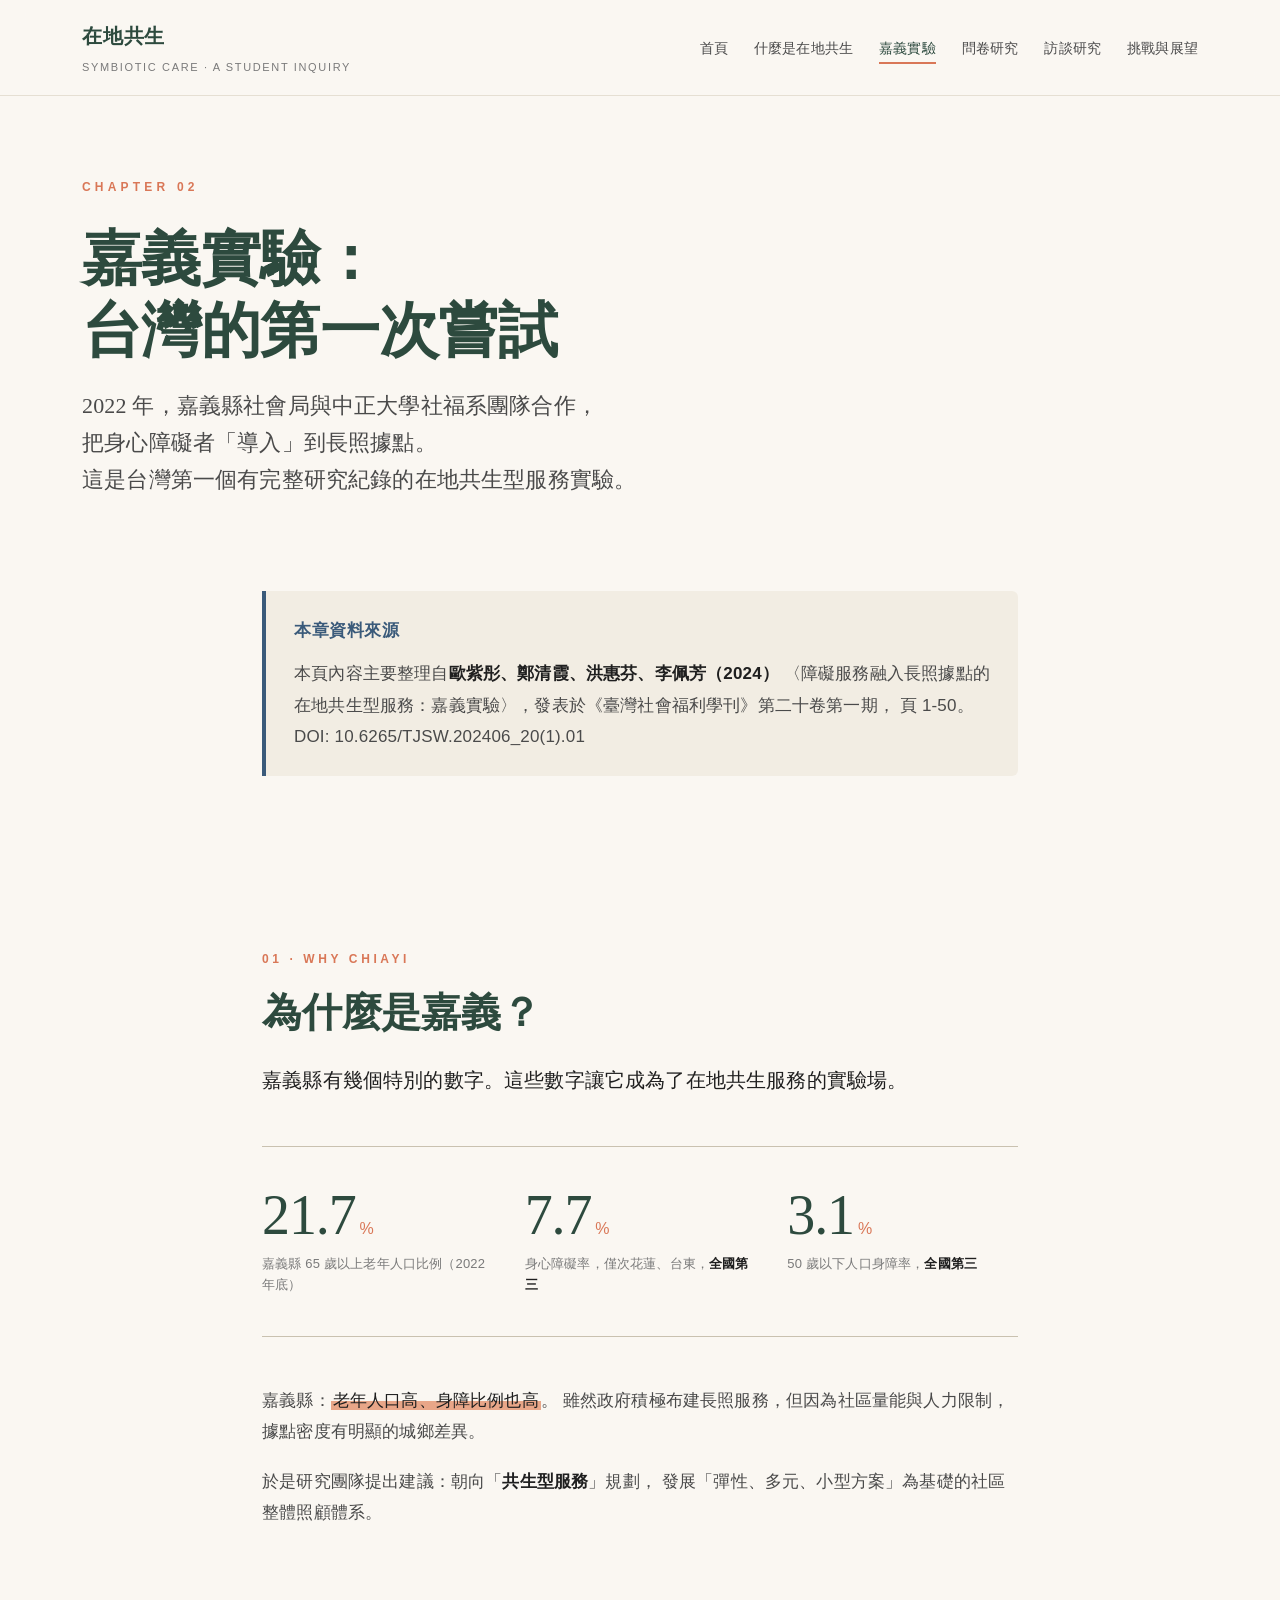
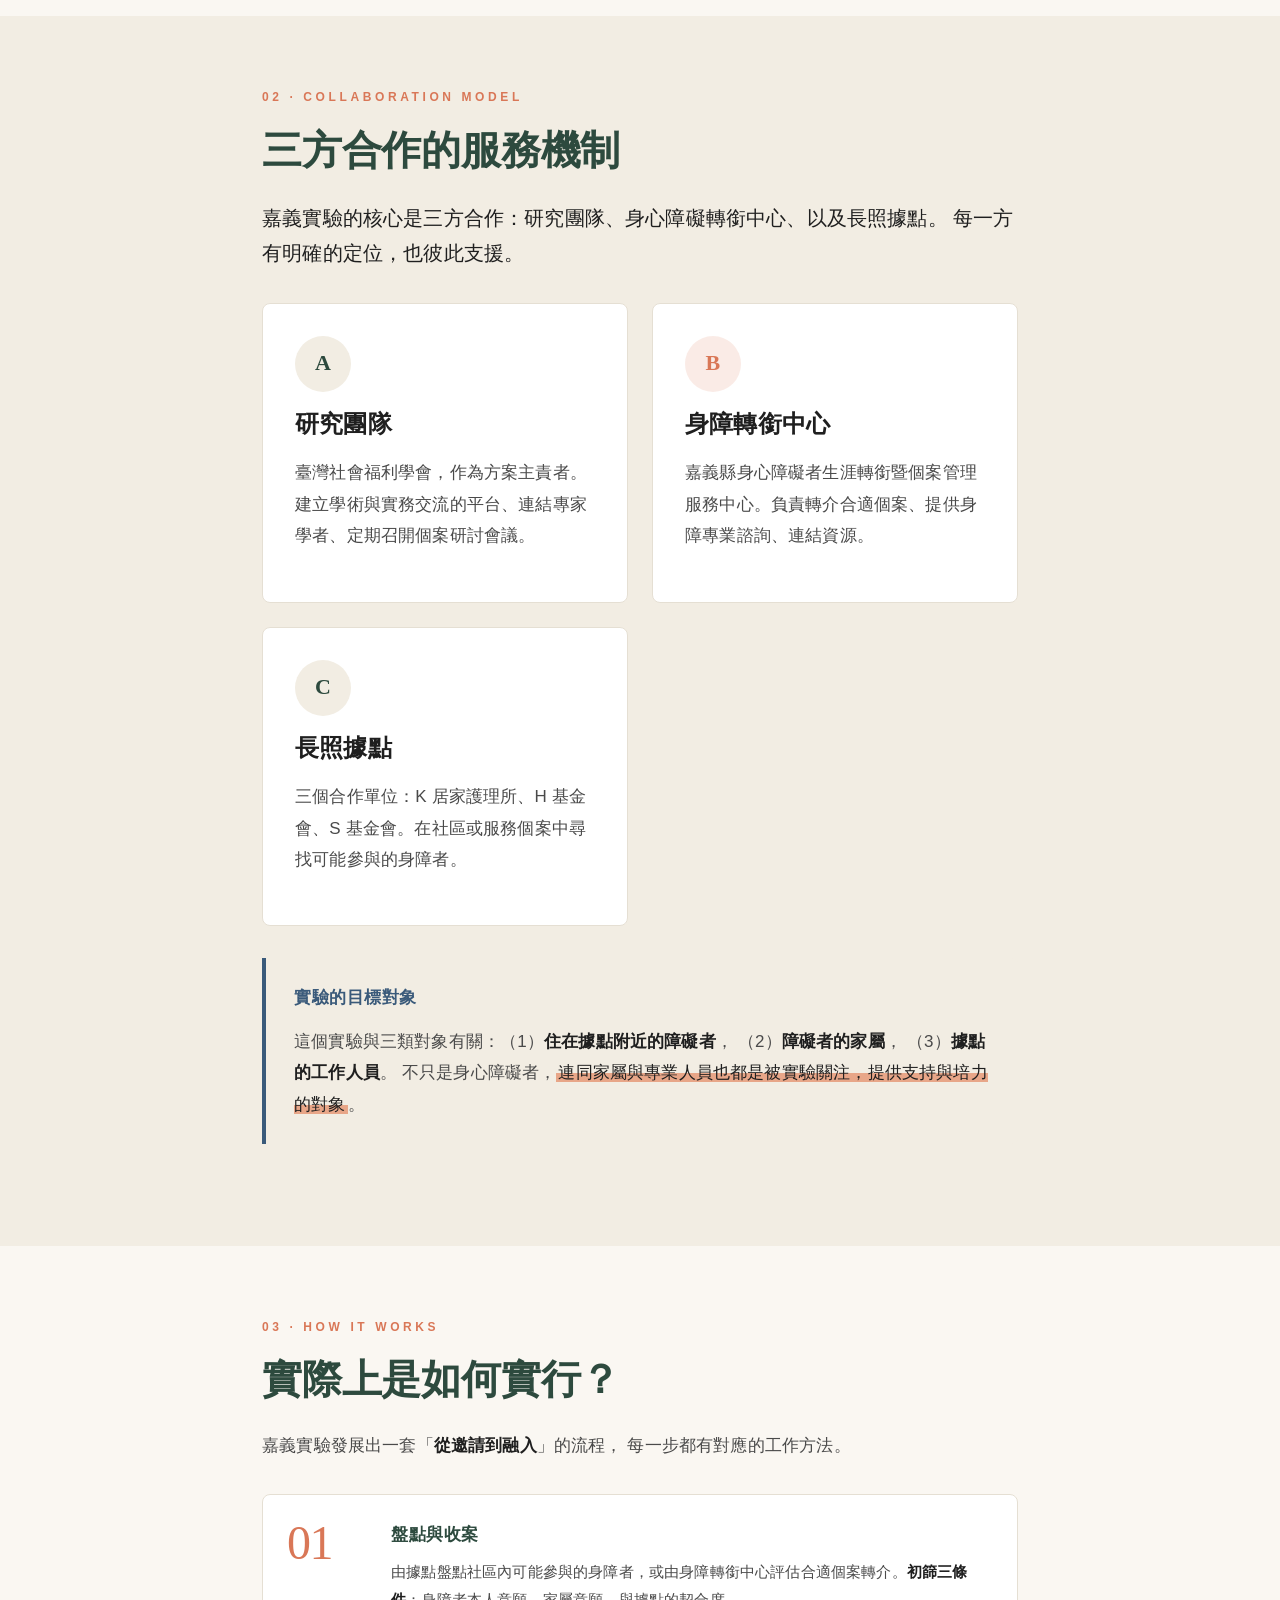
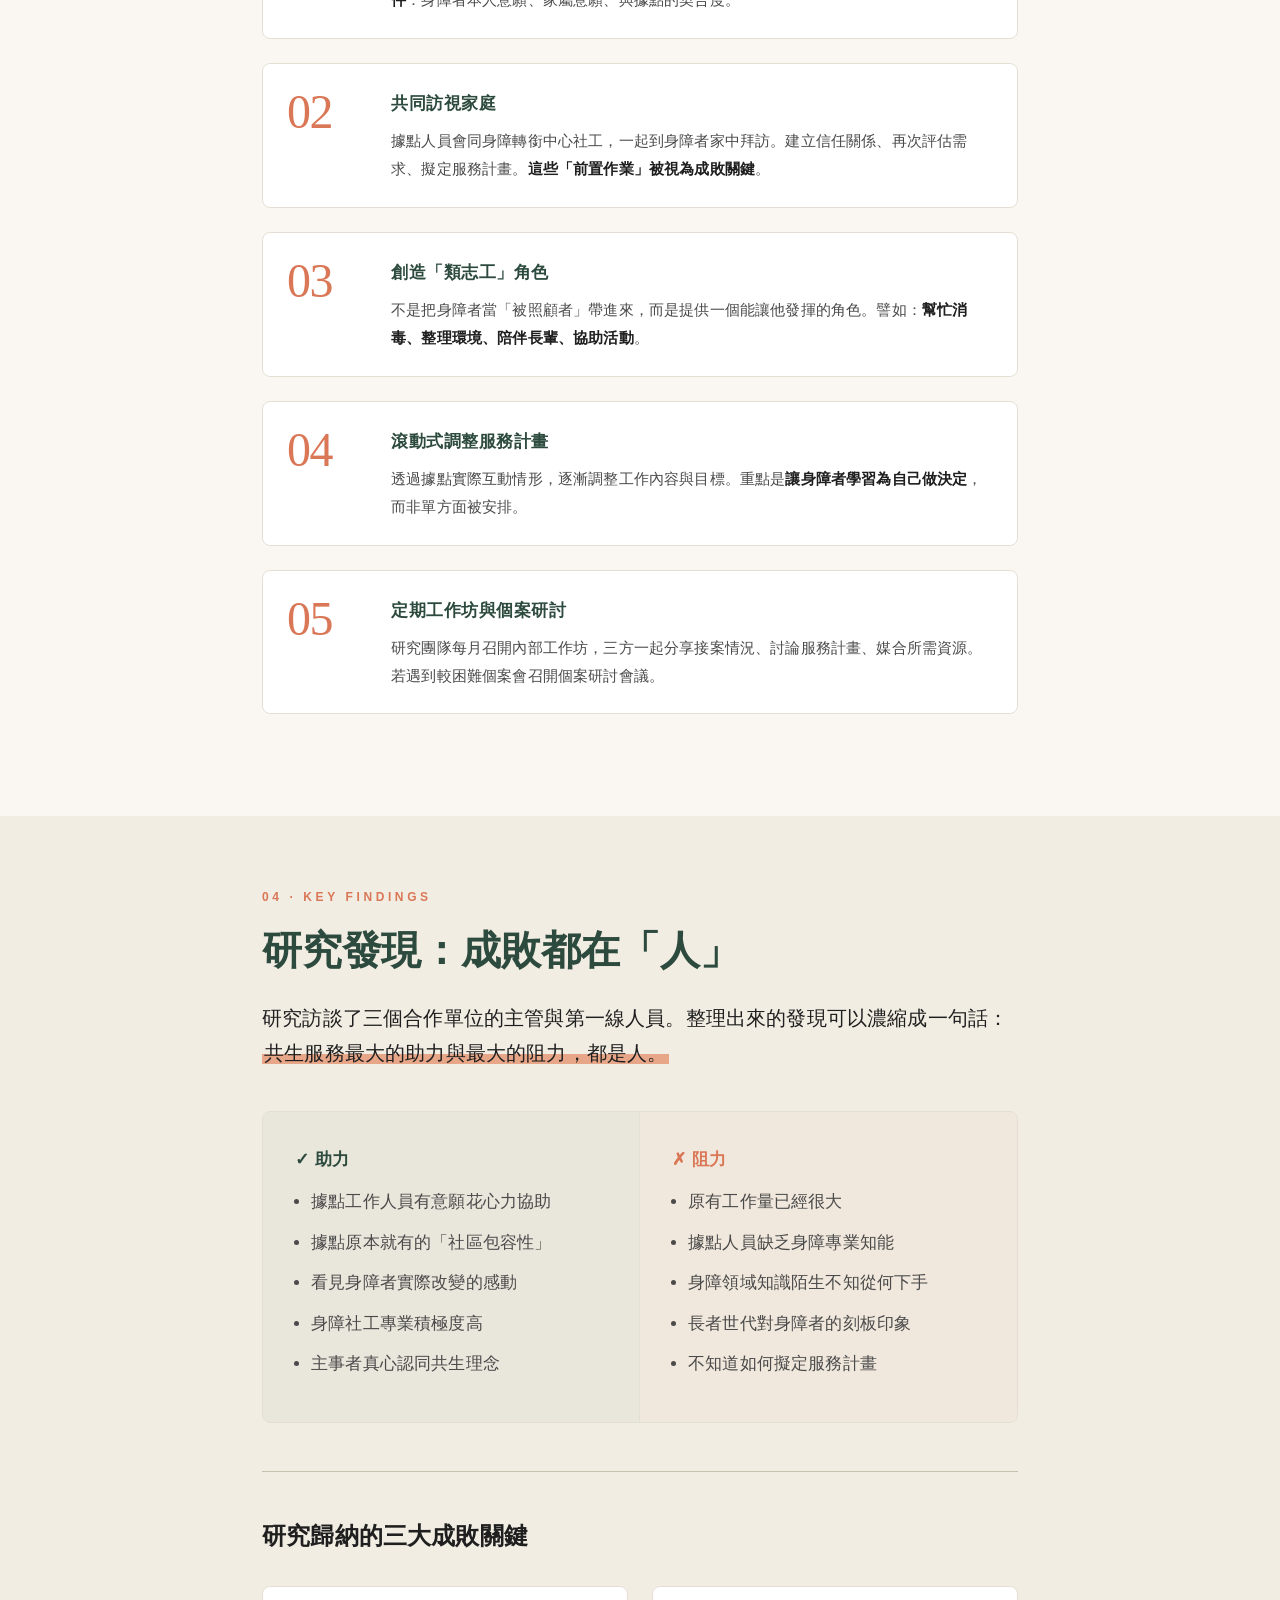
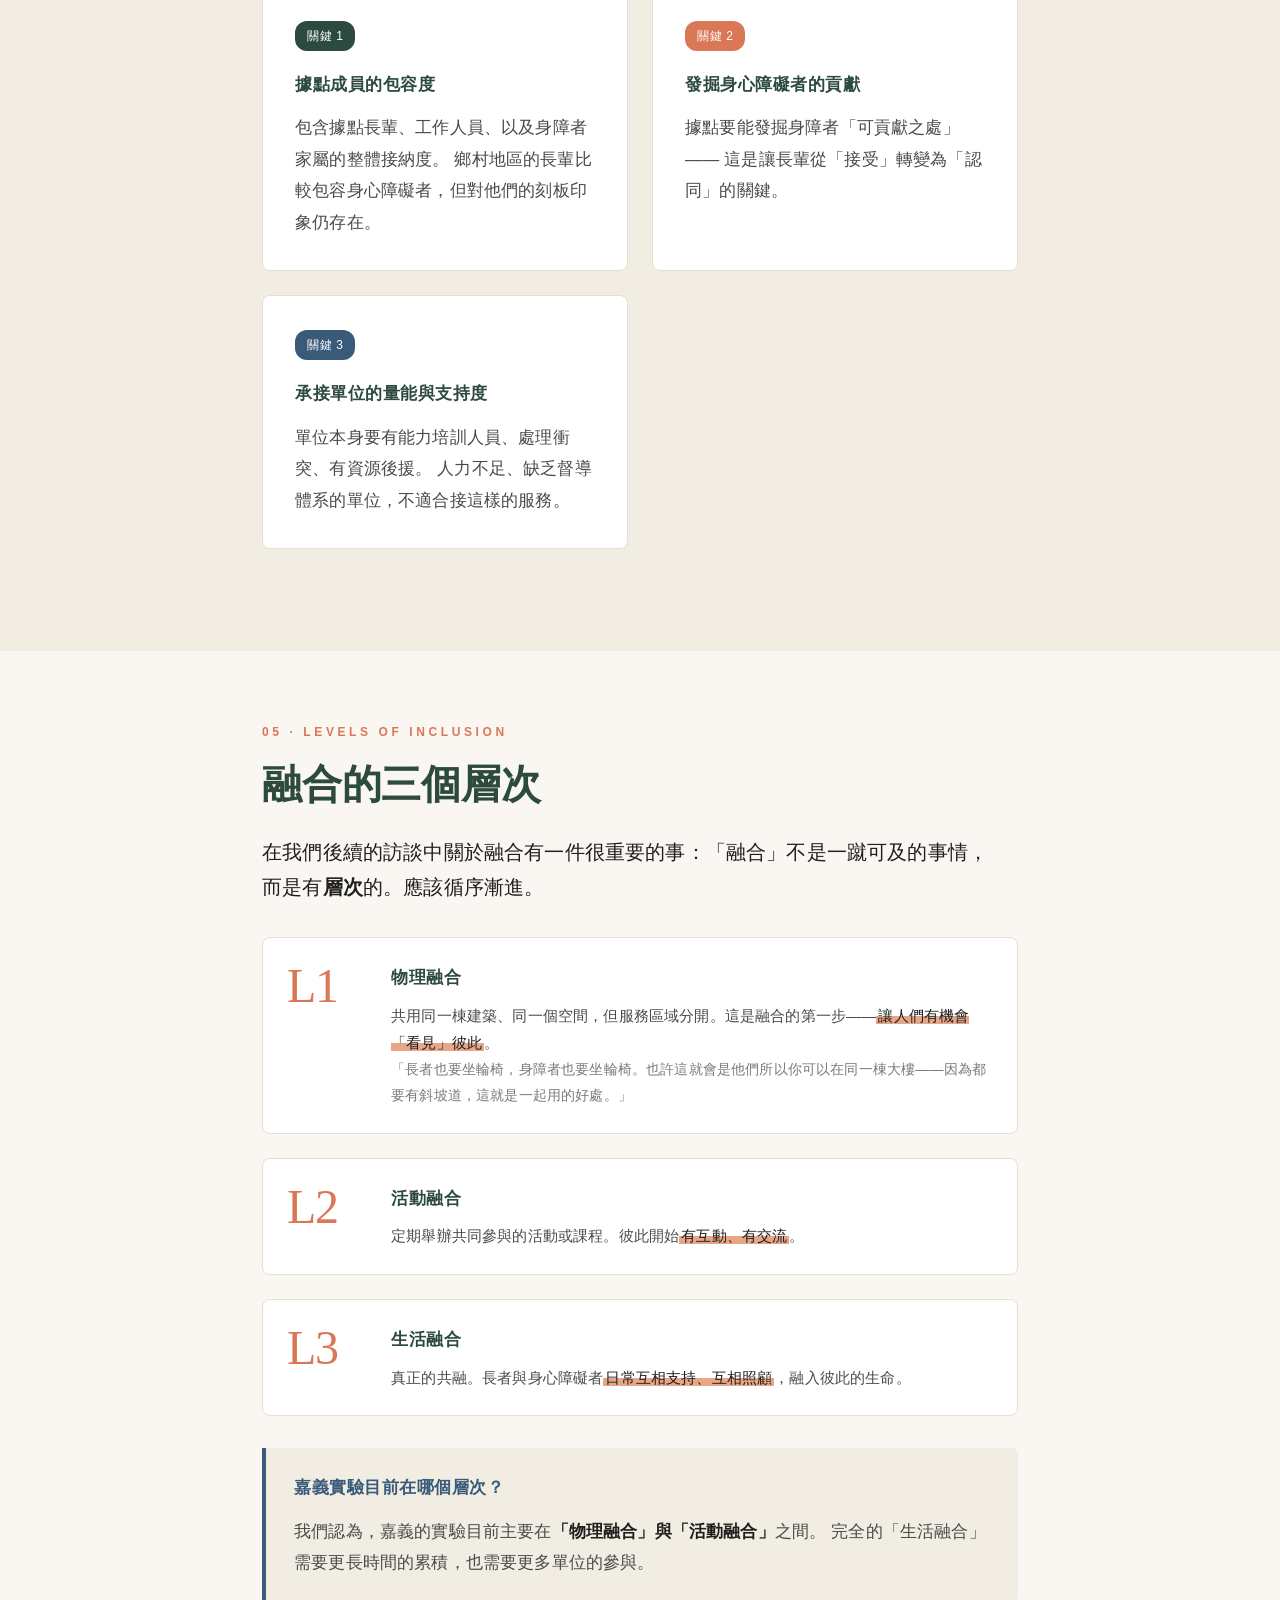
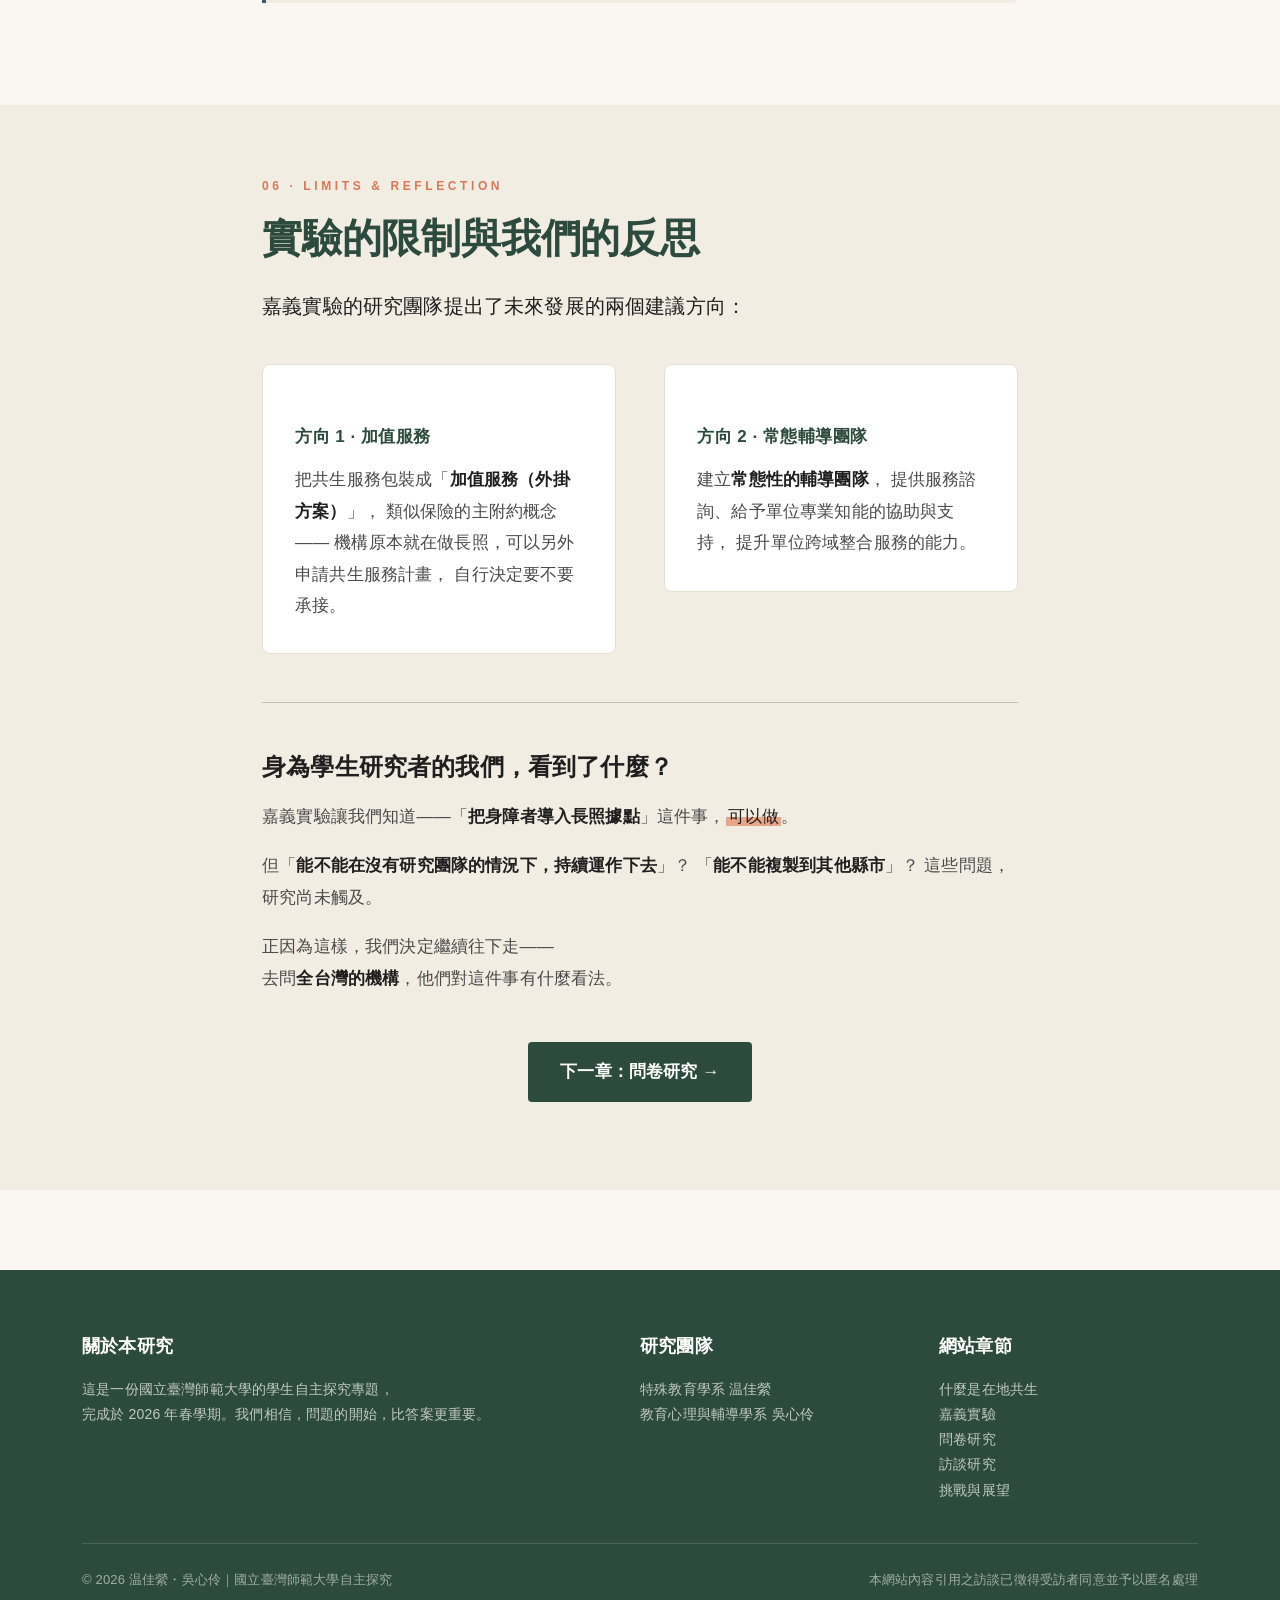
==== commit 9686fcf7: "改字" ====
--- a/chiayi.html
+++ b/chiayi.html
@@ -961,7 +961,7 @@
       <div class="section-eyebrow">01 · WHY CHIAYI</div>
       <h2>為什麼是嘉義？</h2>
       <p class="lead">
-        嘉義縣有幾個全國數一數二的數字。這些數字讓它成為了在地共生服務最有可能也最迫切的試驗場。
+        嘉義縣有幾個特別的數字。這些數字讓它成為了在地共生服務的實驗場。
       </p>
 
       <div class="stats-grid">
@@ -980,7 +980,7 @@
       </div>
 
       <p>
-        嘉義縣的特徵很清楚：<mark>老年人口高、身障比例也高</mark>。
+        嘉義縣：<mark>老年人口高、身障比例也高</mark>。
         雖然政府積極布建長照服務，但因為社區量能與人力限制，據點密度有明顯的城鄉差異。
       </p>
 
@@ -999,8 +999,8 @@
       <div class="section-eyebrow">02 · COLLABORATION MODEL</div>
       <h2>三方合作的服務機制</h2>
       <p class="lead">
-        嘉義實驗的核心是一個三方合作的平台：研究團隊、身心障礙轉銜中心、以及長照據點。
-        每一方有明確的角色，但又彼此支援。
+        嘉義實驗的核心是三方合作：研究團隊、身心障礙轉銜中心、以及長照據點。
+        每一方有明確的定位，也彼此支援。
       </p>
 
       <div class="card-grid">
@@ -1017,17 +1017,17 @@
         <div class="card">
           <div class="icon-circle">C</div>
           <h3>長照據點</h3>
-          <p>三個合作單位：K 居家護理所、H 基金會、S 基金會。在社區或服務個案中發掘可能參與的身障者。</p>
+          <p>三個合作單位：K 居家護理所、H 基金會、S 基金會。在社區或服務個案中尋找可能參與的身障者。</p>
         </div>
       </div>
 
       <div class="callout">
         <h4>實驗的目標對象</h4>
         <p style="margin-bottom:0;">
-          這個實驗涵蓋三類對象：（1）<strong>住在據點附近的障礙者</strong>，
+          這個實驗與三類對象有關：（1）<strong>住在據點附近的障礙者</strong>，
           （2）<strong>障礙者的家屬</strong>，
           （3）<strong>據點的工作人員</strong>。
-          不是只有個案，<mark>連同家屬與專業人員也都是被支持與培力的對象</mark>。
+          不只是身心障礙者，<mark>連同家屬與專業人員也都是被實驗關注，提供支持與培力的對象</mark>。
         </p>
       </div>
     </div>
@@ -1039,7 +1039,7 @@
   <div class="container-narrow">
     <div class="reveal">
       <div class="section-eyebrow">03 · HOW IT WORKS</div>
-      <h2>實際上是怎麼跑的？</h2>
+      <h2>實際上是如何實行？</h2>
       <p>
         嘉義實驗發展出一套「<strong>從邀請到融入</strong>」的流程，
         每一步都有對應的工作方法。
@@ -1058,7 +1058,7 @@
           <div class="step-num">02</div>
           <div>
             <h4>共同訪視家庭</h4>
-            <p>據點人員會同身障轉銜中心社工，一起到身障者家中拜訪。建立信任關係、再次評估需求、擬定服務計畫。<strong>「前置作業」被視為成敗關鍵</strong>。</p>
+            <p>據點人員會同身障轉銜中心社工，一起到身障者家中拜訪。建立信任關係、再次評估需求、擬定服務計畫。<strong>這些「前置作業」被視為成敗關鍵</strong>。</p>
           </div>
         </div>
 
@@ -1066,7 +1066,7 @@
           <div class="step-num">03</div>
           <div>
             <h4>創造「類志工」角色</h4>
-            <p>不是把身障者當「被照顧者」帶進來，而是創造一個能讓他發揮的角色。譬如：<strong>幫忙消毒、整理環境、陪伴長輩、協助活動</strong>。</p>
+            <p>不是把身障者當「被照顧者」帶進來，而是提供一個能讓他發揮的角色。譬如：<strong>幫忙消毒、整理環境、陪伴長輩、協助活動</strong>。</p>
           </div>
         </div>
 
@@ -1082,7 +1082,7 @@
           <div class="step-num">05</div>
           <div>
             <h4>定期工作坊與個案研討</h4>
-            <p>研究團隊每月召開內部工作坊，三方一起分享接案情況、討論服務計畫、媒合所需資源。困難個案會召開個案研討會議。</p>
+            <p>研究團隊每月召開內部工作坊，三方一起分享接案情況、討論服務計畫、媒合所需資源。若遇到較困難個案會召開個案研討會議。</p>
           </div>
         </div>
       </div>
@@ -1116,7 +1116,7 @@
         <div>
           <h4 style="color:var(--accent);">✗ 阻力</h4>
           <ul style="margin:0 0 0 16px;">
-            <li>原有工作量就已經很大</li>
+            <li>原有工作量已經很大</li>
             <li>據點人員缺乏身障專業知能</li>
             <li>身障領域知識陌生不知從何下手</li>
             <li>長者世代對身障者的刻板印象</li>
@@ -1138,16 +1138,16 @@
           <h4 style="margin-top:12px;">據點成員的包容度</h4>
           <p style="margin-bottom:0;">
             包含據點長輩、工作人員、以及身障者家屬的整體接納度。
-            鄉村地區的長輩比較包容，但對身障者的刻板印象仍存在。
+            鄉村地區的長輩比較包容身心障礙者，但對他們的刻板印象仍存在。
           </p>
         </div>
 
         <div class="card">
           <span class="tag accent">關鍵 2</span>
-          <h4 style="margin-top:12px;">發掘身障者的貢獻</h4>
+          <h4 style="margin-top:12px;">發掘身心障礙者的貢獻</h4>
           <p style="margin-bottom:0;">
             據點要能發掘身障者「可貢獻之處」——
-            這是讓長輩從「接受」轉變為「看見價值」的關鍵。
+            這是讓長輩從「接受」轉變為「認同」的關鍵。
           </p>
         </div>
 
@@ -1171,7 +1171,7 @@
       <div class="section-eyebrow">05 · LEVELS OF INCLUSION</div>
       <h2>融合的三個層次</h2>
       <p class="lead">
-        研究中提出了一個很重要的觀察：「融合」不是一蹴可及的事情，<br>
+        在我們後續的訪談中關於融合有一件很重要的事：「融合」不是一蹴可及的事情，<br>
         而是有<strong>層次</strong>的。應該循序漸進。
       </p>
 
@@ -1191,7 +1191,7 @@
           <div class="step-num">L2</div>
           <div>
             <h4>活動融合</h4>
-            <p>定期舉辦共同參與的代間活動或課程。彼此開始<mark>有互動、有交流</mark>。</p>
+            <p>定期舉辦共同參與的活動或課程。彼此開始<mark>有互動、有交流</mark>。</p>
           </div>
         </div>
 
@@ -1199,7 +1199,7 @@
           <div class="step-num">L3</div>
           <div>
             <h4>生活融合</h4>
-            <p>真正的共融。長者與身障者<mark>日常互相支持、互相照顧</mark>，融入彼此的生命。</p>
+            <p>真正的共融。長者與身心障礙者<mark>日常互相支持、互相照顧</mark>，融入彼此的生命。</p>
           </div>
         </div>
       </div>
@@ -1207,7 +1207,7 @@
       <div class="callout">
         <h4>嘉義實驗目前在哪個層次？</h4>
         <p style="margin-bottom:0;">
-          研究團隊認為，嘉義的實驗目前主要在<strong>「物理融合」與「活動融合」</strong>之間。
+          我們認為，嘉義的實驗目前主要在<strong>「物理融合」與「活動融合」</strong>之間。
           完全的「生活融合」需要更長時間的累積，也需要更多單位的參與。
         </p>
       </div>
@@ -1251,26 +1251,12 @@
       <h3>身為學生研究者的我們，看到了什麼？</h3>
 
       <p>
-        我們在訪談一位長照工作者時，他直接點出了嘉義實驗一個很尷尬的問題：
-      </p>
-
-      <blockquote>
-        「其實台灣的研究都是這樣子，很多都只是曇花一現。
-        就是我只是為了寫我的論文，所以我去做這個研究，
-        其實根本就沒有什麼實質的意義……
-        然後他底下的研究生大概 3 個，他同一間實驗室出了 3 篇類似於這樣子的東西。
-        然後就沒有了。」
-        <cite>— 訪談二・長照領域工作者</cite>
-      </blockquote>
-
-      <p>
-        這句話很尖銳，但我們認為值得認真聽。<br>
         嘉義實驗讓我們知道——「<strong>把身障者導入長照據點</strong>」這件事，<mark>可以做</mark>。
       </p>
       <p>
         但「<strong>能不能在沒有研究團隊的情況下，持續運作下去</strong>」？
         「<strong>能不能複製到其他縣市</strong>」？
-        這些問題，研究本身沒辦法回答。
+        這些問題，研究尚未觸及。
       </p>
 
       <p>
@@ -1301,8 +1287,8 @@
       <div>
         <h4>研究團隊</h4>
         <ul>
-          <li>温佳縈</li>
-          <li>吳心伶</li>
+          <li>特殊教育學系 温佳縈</li>
+          <li>教育心理與輔導學系 吳心伶</li>
         </ul>
       </div>
       <div>
